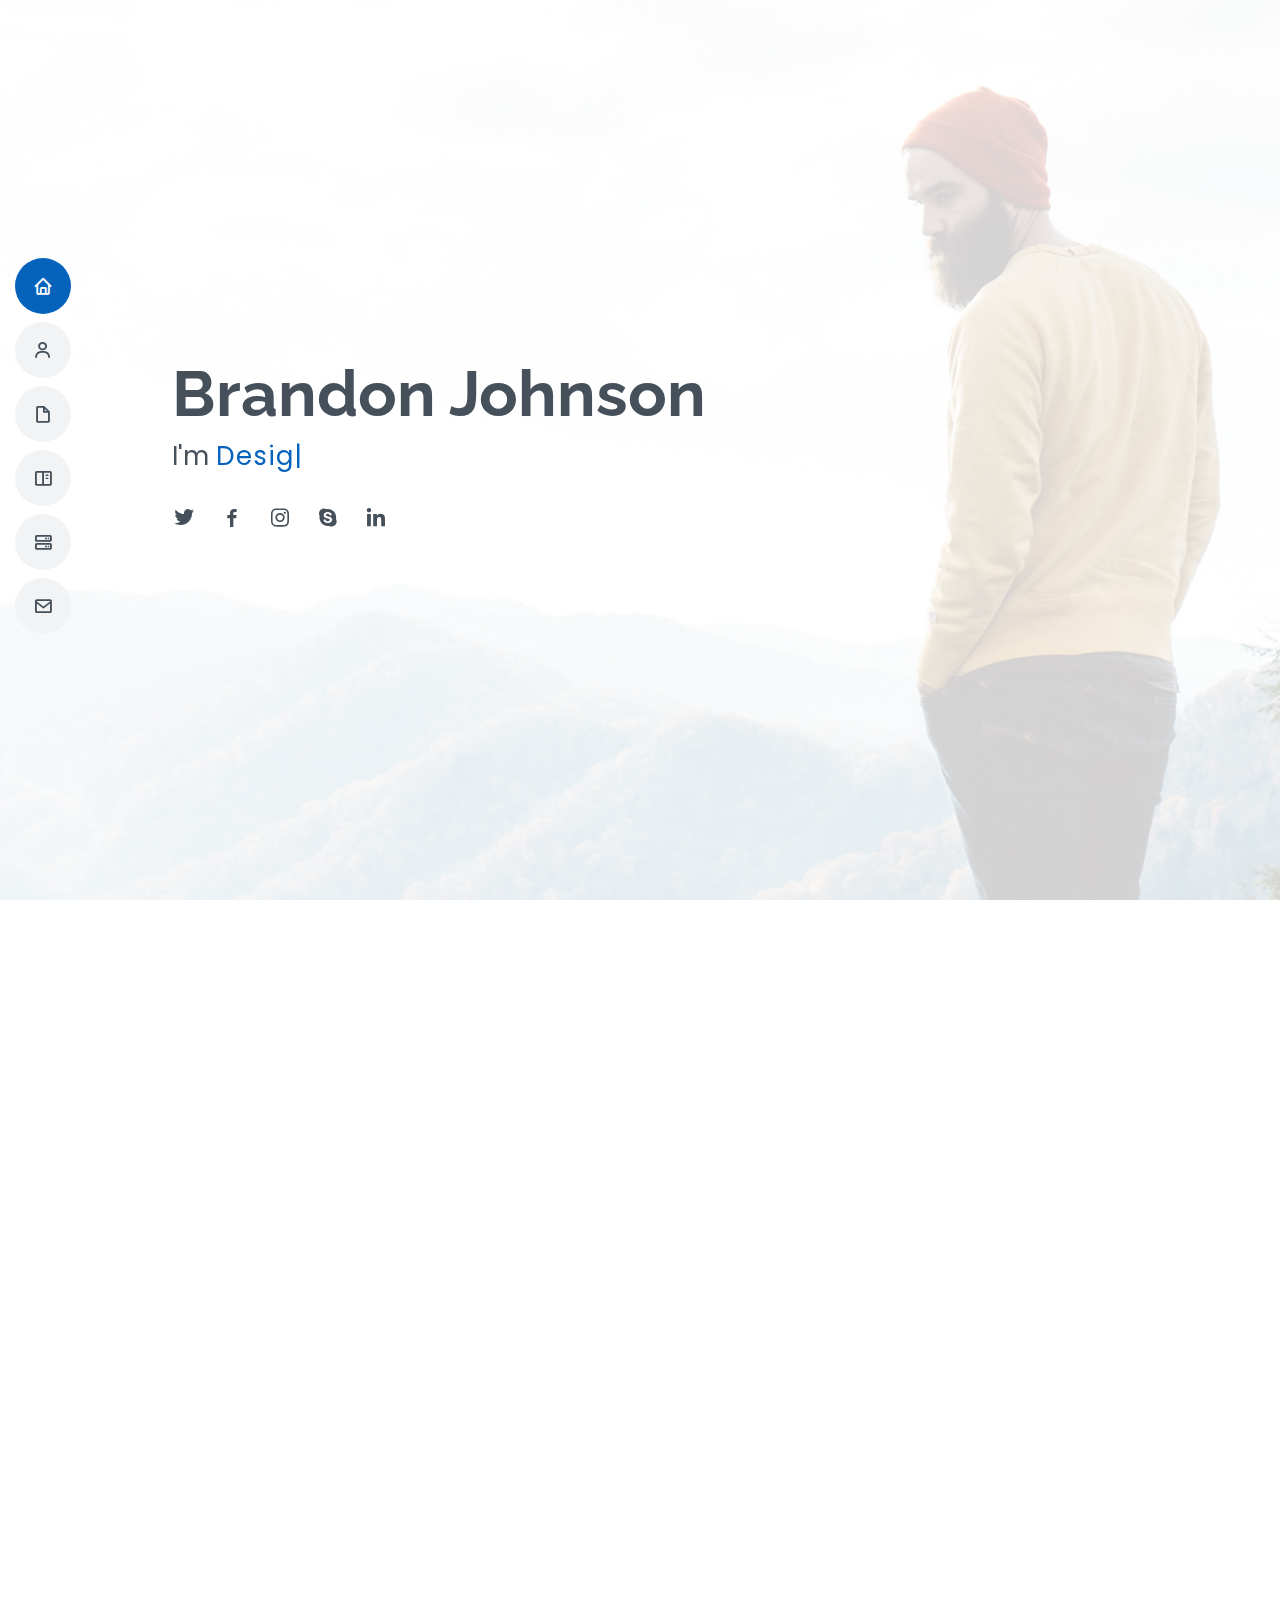
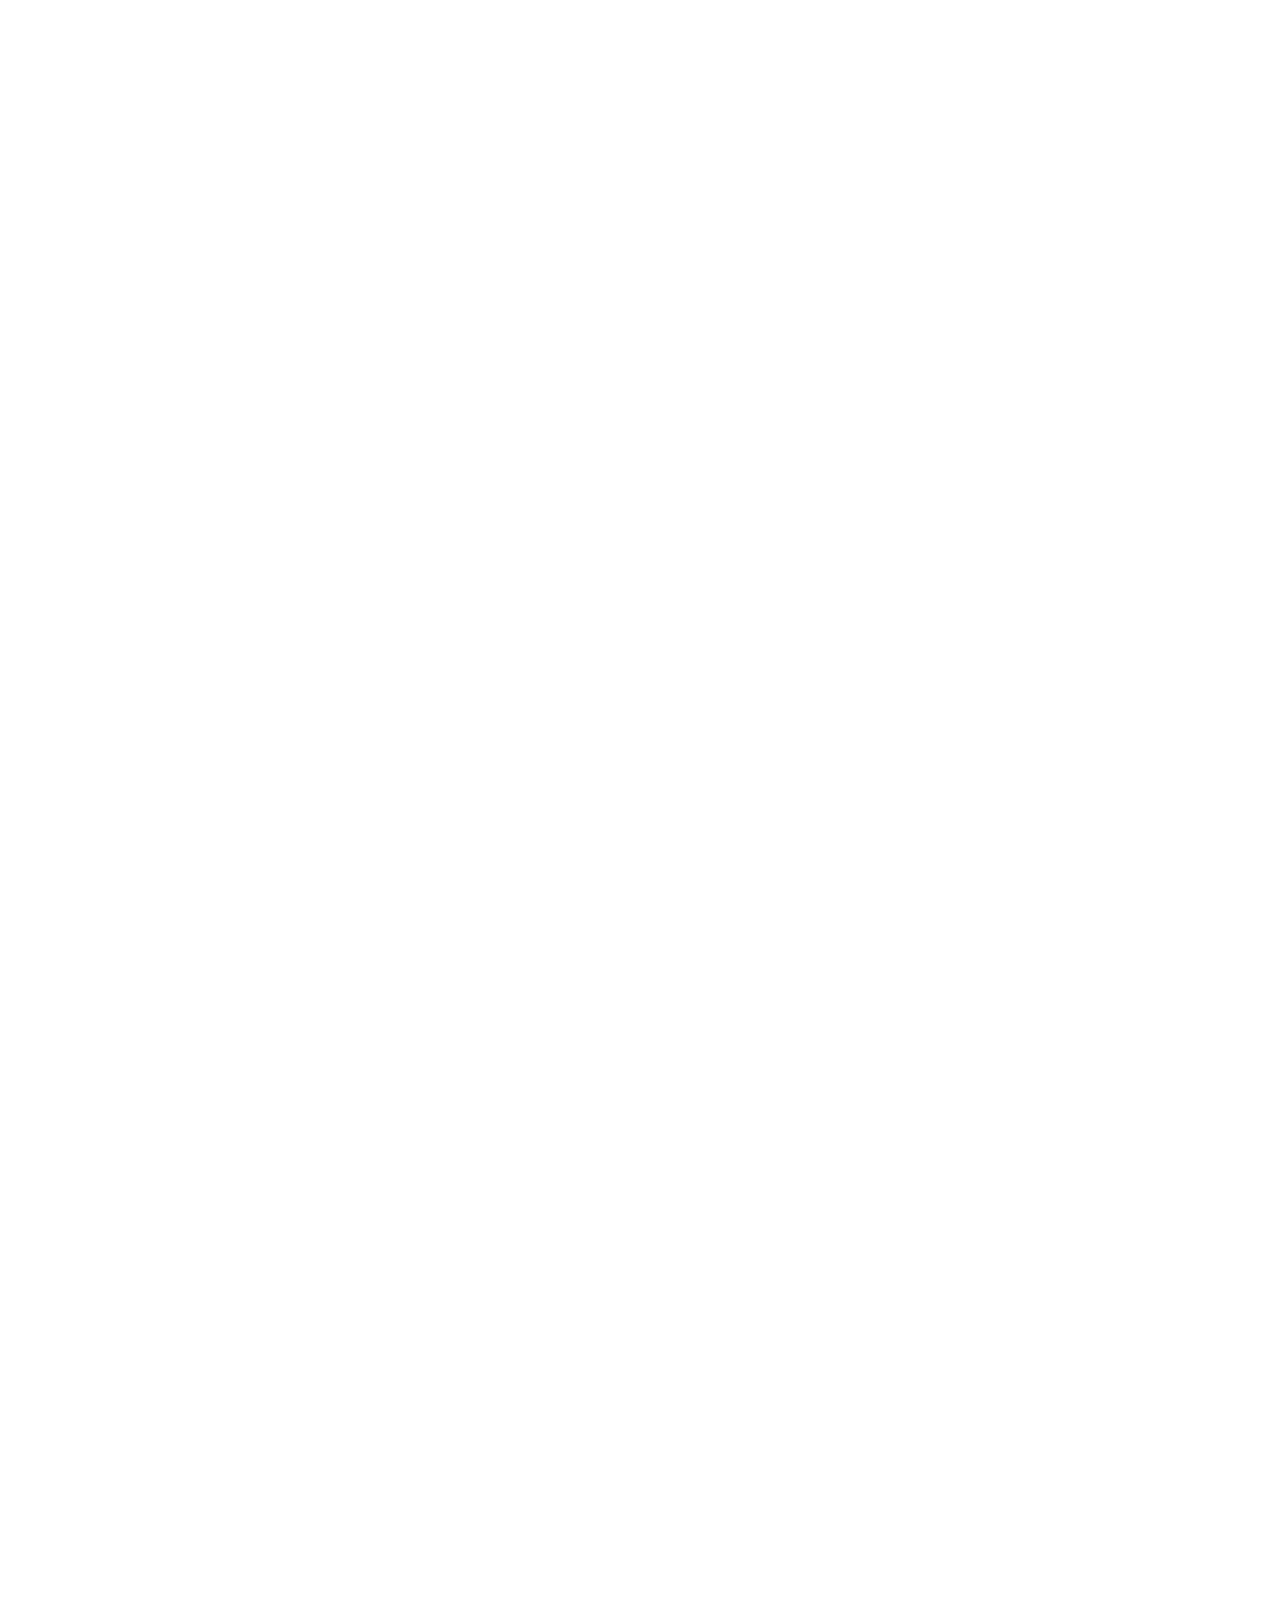
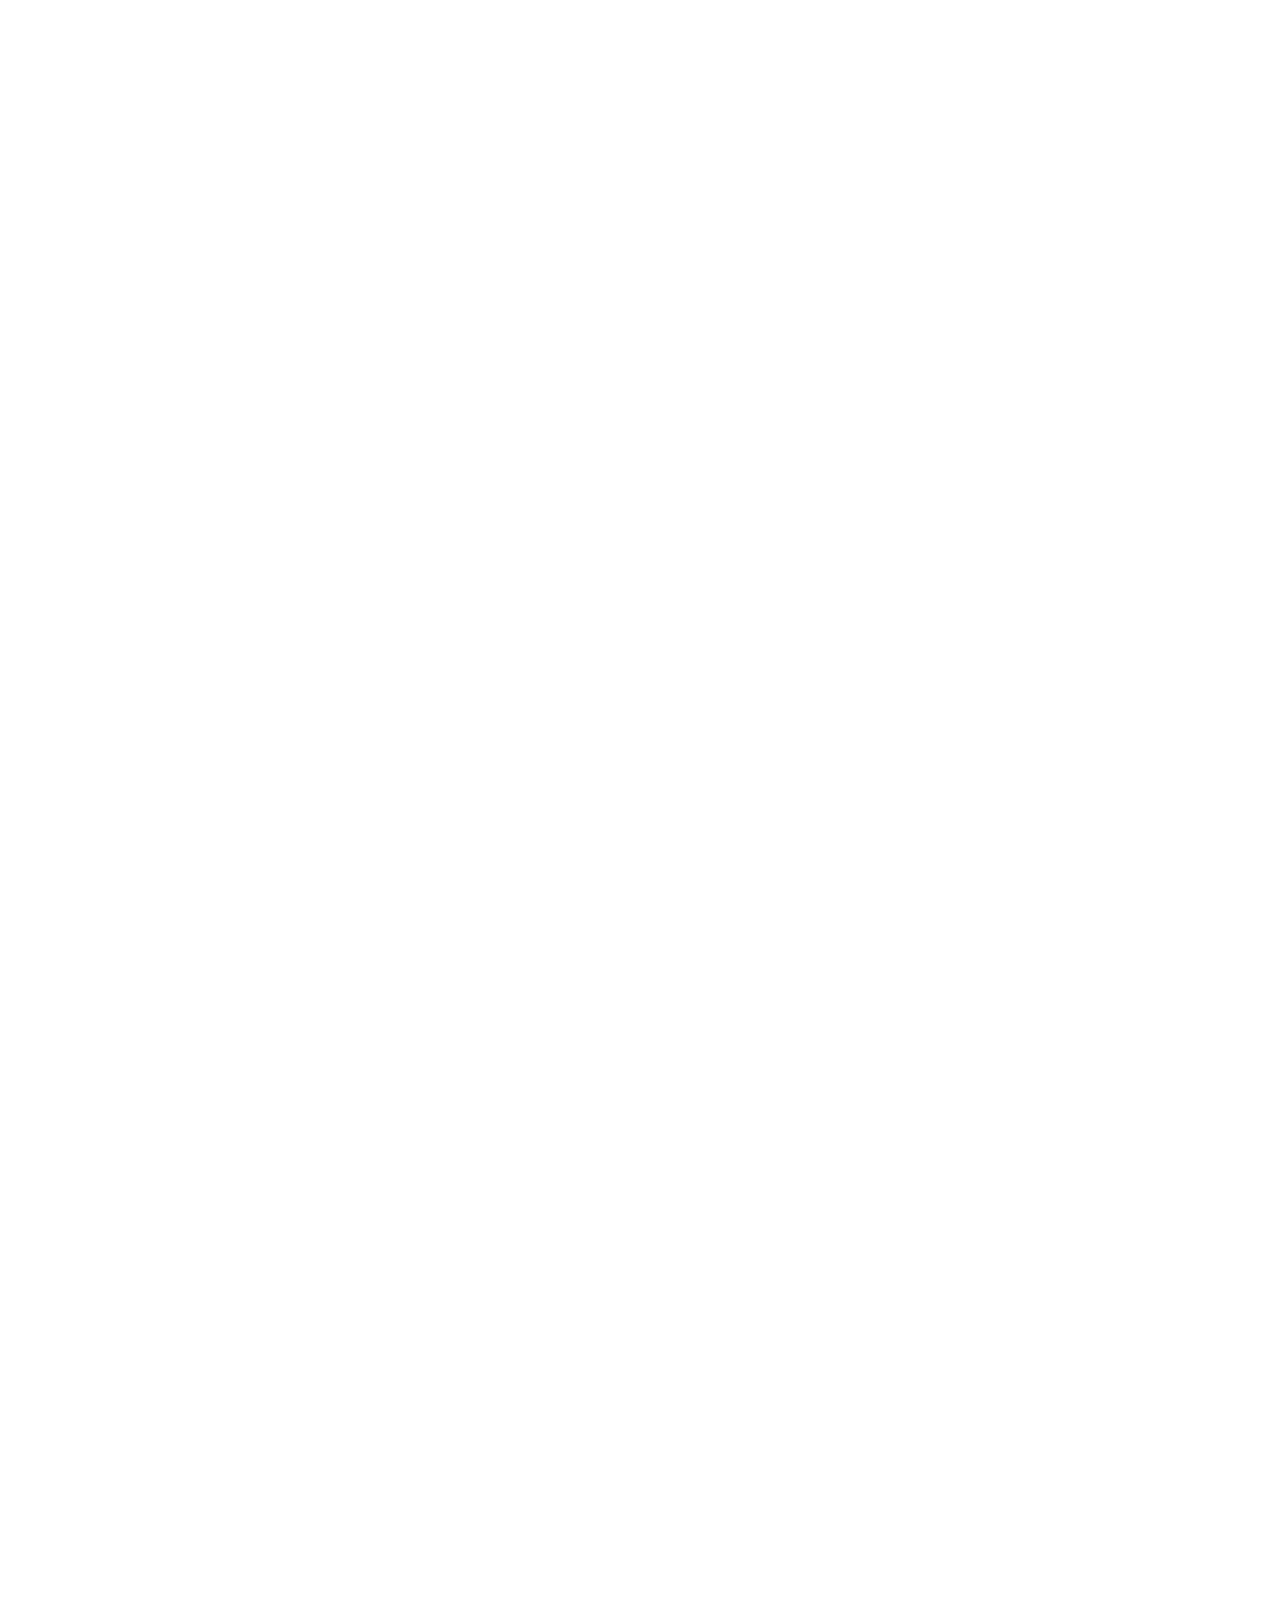
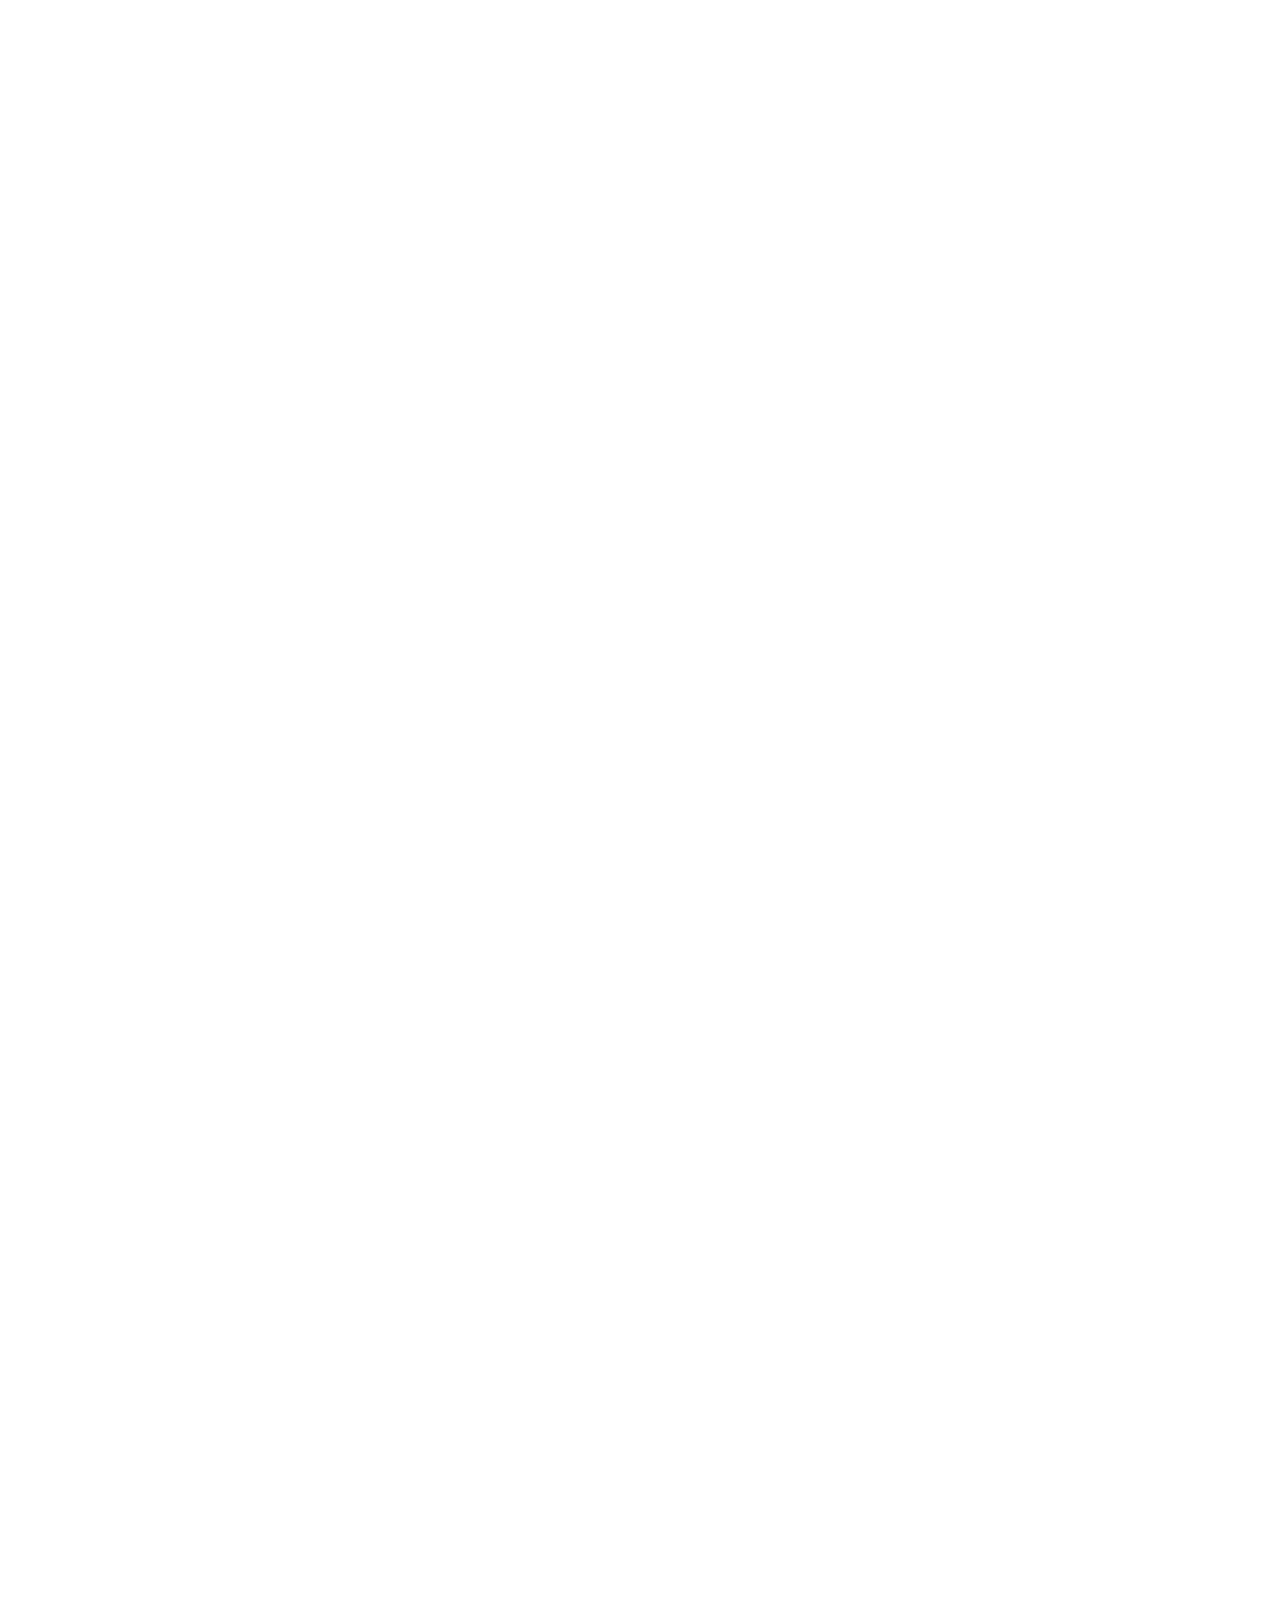
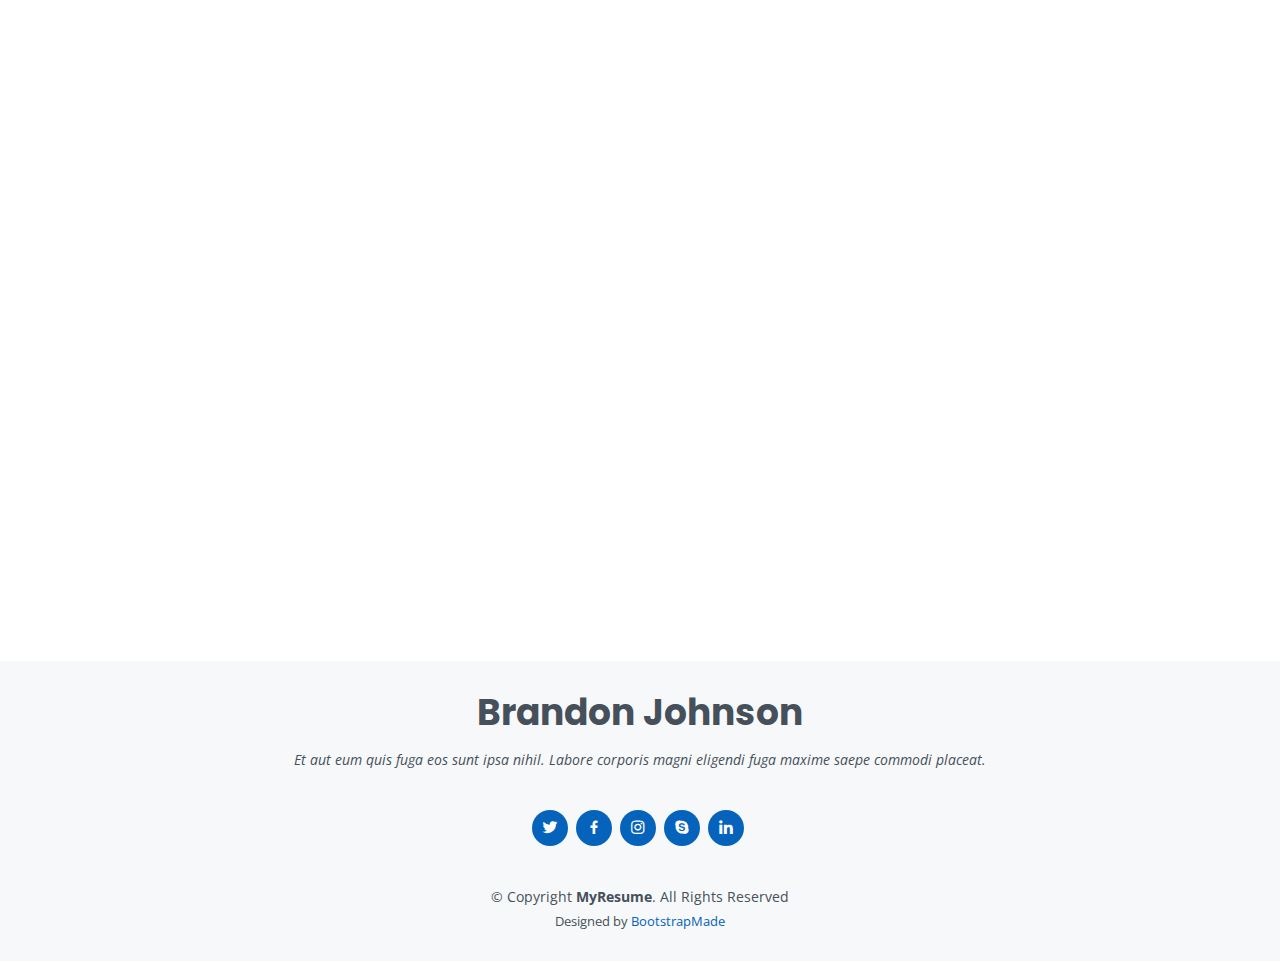
==== index.html @ 144aa607 "first commit" ====
<!DOCTYPE html>
<html lang="en">

<head>
  <meta charset="utf-8">
  <meta content="width=device-width, initial-scale=1.0" name="viewport">

  <title>MyResume Bootstrap Template - Index</title>
  <meta content="" name="description">
  <meta content="" name="keywords">

  <!-- Favicons -->
  <link href="assets/img/favicon.png" rel="icon">
  <link href="assets/img/apple-touch-icon.png" rel="apple-touch-icon">

  <!-- Google Fonts -->
  <link href="https://fonts.googleapis.com/css?family=Open+Sans:300,300i,400,400i,600,600i,700,700i|Raleway:300,300i,400,400i,500,500i,600,600i,700,700i|Poppins:300,300i,400,400i,500,500i,600,600i,700,700i" rel="stylesheet">

  <!-- Vendor CSS Files -->
  <link href="assets/vendor/aos/aos.css" rel="stylesheet">
  <link href="assets/vendor/bootstrap/css/bootstrap.min.css" rel="stylesheet">
  <link href="assets/vendor/bootstrap-icons/bootstrap-icons.css" rel="stylesheet">
  <link href="assets/vendor/boxicons/css/boxicons.min.css" rel="stylesheet">
  <link href="assets/vendor/glightbox/css/glightbox.min.css" rel="stylesheet">
  <link href="assets/vendor/swiper/swiper-bundle.min.css" rel="stylesheet">

  <!-- Template Main CSS File -->
  <link href="assets/css/style.css" rel="stylesheet">

  <!-- =======================================================
  * Template Name: MyResume
  * Updated: Jan 09 2024 with Bootstrap v5.3.2
  * Template URL: https://bootstrapmade.com/free-html-bootstrap-template-my-resume/
  * Author: BootstrapMade.com
  * License: https://bootstrapmade.com/license/
  ======================================================== -->
</head>

<body>

  <!-- ======= Mobile nav toggle button ======= -->
  <!-- <button type="button" class="mobile-nav-toggle d-xl-none"><i class="bi bi-list mobile-nav-toggle"></i></button> -->
  <i class="bi bi-list mobile-nav-toggle d-lg-none"></i>
  <!-- ======= Header ======= -->
  <header id="header" class="d-flex flex-column justify-content-center">

    <nav id="navbar" class="navbar nav-menu">
      <ul>
        <li><a href="#hero" class="nav-link scrollto active"><i class="bx bx-home"></i> <span>Home</span></a></li>
        <li><a href="#about" class="nav-link scrollto"><i class="bx bx-user"></i> <span>About</span></a></li>
        <li><a href="#resume" class="nav-link scrollto"><i class="bx bx-file-blank"></i> <span>Resume</span></a></li>
        <li><a href="#portfolio" class="nav-link scrollto"><i class="bx bx-book-content"></i> <span>Portfolio</span></a></li>
        <li><a href="#services" class="nav-link scrollto"><i class="bx bx-server"></i> <span>Services</span></a></li>
        <li><a href="#contact" class="nav-link scrollto"><i class="bx bx-envelope"></i> <span>Contact</span></a></li>
      </ul>
    </nav><!-- .nav-menu -->

  </header><!-- End Header -->

  <!-- ======= Hero Section ======= -->
  <section id="hero" class="d-flex flex-column justify-content-center">
    <div class="container" data-aos="zoom-in" data-aos-delay="100">
      <h1>Brandon Johnson</h1>
      <p>I'm <span class="typed" data-typed-items="Designer, Developer, Freelancer, Photographer"></span></p>
      <div class="social-links">
        <a href="#" class="twitter"><i class="bx bxl-twitter"></i></a>
        <a href="#" class="facebook"><i class="bx bxl-facebook"></i></a>
        <a href="#" class="instagram"><i class="bx bxl-instagram"></i></a>
        <a href="#" class="google-plus"><i class="bx bxl-skype"></i></a>
        <a href="#" class="linkedin"><i class="bx bxl-linkedin"></i></a>
      </div>
    </div>
  </section><!-- End Hero -->

  <main id="main">

    <!-- ======= About Section ======= -->
    <section id="about" class="about">
      <div class="container" data-aos="fade-up">

        <div class="section-title">
          <h2>About</h2>
          <p>Magnam dolores commodi suscipit. Necessitatibus eius consequatur ex aliquid fuga eum quidem. Sit sint consectetur velit. Quisquam quos quisquam cupiditate. Et nemo qui impedit suscipit alias ea. Quia fugiat sit in iste officiis commodi quidem hic quas.</p>
        </div>

        <div class="row">
          <div class="col-lg-4">
            <img src="assets/img/profile-img.jpg" class="img-fluid" alt="">
          </div>
          <div class="col-lg-8 pt-4 pt-lg-0 content">
            <h3>UI/UX Designer &amp; Web Developer.</h3>
            <p class="fst-italic">
              Lorem ipsum dolor sit amet, consectetur adipiscing elit, sed do eiusmod tempor incididunt ut labore et dolore
              magna aliqua.
            </p>
            <div class="row">
              <div class="col-lg-6">
                <ul>
                  <li><i class="bi bi-chevron-right"></i> <strong>Birthday:</strong> <span>1 May 1995</span></li>
                  <li><i class="bi bi-chevron-right"></i> <strong>Website:</strong> <span>www.example.com</span></li>
                  <li><i class="bi bi-chevron-right"></i> <strong>Phone:</strong> <span>+123 456 7890</span></li>
                  <li><i class="bi bi-chevron-right"></i> <strong>City:</strong> <span>New York, USA</span></li>
                </ul>
              </div>
              <div class="col-lg-6">
                <ul>
                  <li><i class="bi bi-chevron-right"></i> <strong>Age:</strong> <span>30</span></li>
                  <li><i class="bi bi-chevron-right"></i> <strong>Degree:</strong> <span>Master</span></li>
                  <li><i class="bi bi-chevron-right"></i> <strong>PhEmailone:</strong> <span>email@example.com</span></li>
                  <li><i class="bi bi-chevron-right"></i> <strong>Freelance:</strong> <span>Available</span></li>
                </ul>
              </div>
            </div>
            <p>
              Officiis eligendi itaque labore et dolorum mollitia officiis optio vero. Quisquam sunt adipisci omnis et ut. Nulla accusantium dolor incidunt officia tempore. Et eius omnis.
              Cupiditate ut dicta maxime officiis quidem quia. Sed et consectetur qui quia repellendus itaque neque. Aliquid amet quidem ut quaerat cupiditate. Ab et eum qui repellendus omnis culpa magni laudantium dolores.
            </p>
          </div>
        </div>

      </div>
    </section><!-- End About Section -->

    <!-- ======= Facts Section ======= -->
    <section id="facts" class="facts">
      <div class="container" data-aos="fade-up">

        <div class="section-title">
          <h2>Facts</h2>
          <p>Magnam dolores commodi suscipit. Necessitatibus eius consequatur ex aliquid fuga eum quidem. Sit sint consectetur velit. Quisquam quos quisquam cupiditate. Et nemo qui impedit suscipit alias ea. Quia fugiat sit in iste officiis commodi quidem hic quas.</p>
        </div>

        <div class="row">

          <div class="col-lg-3 col-md-6">
            <div class="count-box">
              <i class="bi bi-emoji-smile"></i>
              <span data-purecounter-start="0" data-purecounter-end="232" data-purecounter-duration="1" class="purecounter"></span>
              <p>Happy Clients</p>
            </div>
          </div>

          <div class="col-lg-3 col-md-6 mt-5 mt-md-0">
            <div class="count-box">
              <i class="bi bi-journal-richtext"></i>
              <span data-purecounter-start="0" data-purecounter-end="521" data-purecounter-duration="1" class="purecounter"></span>
              <p>Projects</p>
            </div>
          </div>

          <div class="col-lg-3 col-md-6 mt-5 mt-lg-0">
            <div class="count-box">
              <i class="bi bi-headset"></i>
              <span data-purecounter-start="0" data-purecounter-end="1463" data-purecounter-duration="1" class="purecounter"></span>
              <p>Hours Of Support</p>
            </div>
          </div>

          <div class="col-lg-3 col-md-6 mt-5 mt-lg-0">
            <div class="count-box">
              <i class="bi bi-award"></i>
              <span data-purecounter-start="0" data-purecounter-end="25" data-purecounter-duration="1" class="purecounter"></span>
              <p>Awards</p>
            </div>
          </div>

        </div>

      </div>
    </section><!-- End Facts Section -->

    <!-- ======= Skills Section ======= -->
    <section id="skills" class="skills section-bg">
      <div class="container" data-aos="fade-up">

        <div class="section-title">
          <h2>Skills</h2>
          <p>Magnam dolores commodi suscipit. Necessitatibus eius consequatur ex aliquid fuga eum quidem. Sit sint consectetur velit. Quisquam quos quisquam cupiditate. Et nemo qui impedit suscipit alias ea. Quia fugiat sit in iste officiis commodi quidem hic quas.</p>
        </div>

        <div class="row skills-content">

          <div class="col-lg-6">

            <div class="progress">
              <span class="skill">HTML <i class="val">100%</i></span>
              <div class="progress-bar-wrap">
                <div class="progress-bar" role="progressbar" aria-valuenow="100" aria-valuemin="0" aria-valuemax="100"></div>
              </div>
            </div>

            <div class="progress">
              <span class="skill">CSS <i class="val">90%</i></span>
              <div class="progress-bar-wrap">
                <div class="progress-bar" role="progressbar" aria-valuenow="90" aria-valuemin="0" aria-valuemax="100"></div>
              </div>
            </div>

            <div class="progress">
              <span class="skill">JavaScript <i class="val">75%</i></span>
              <div class="progress-bar-wrap">
                <div class="progress-bar" role="progressbar" aria-valuenow="75" aria-valuemin="0" aria-valuemax="100"></div>
              </div>
            </div>

          </div>

          <div class="col-lg-6">

            <div class="progress">
              <span class="skill">PHP <i class="val">80%</i></span>
              <div class="progress-bar-wrap">
                <div class="progress-bar" role="progressbar" aria-valuenow="80" aria-valuemin="0" aria-valuemax="100"></div>
              </div>
            </div>

            <div class="progress">
              <span class="skill">WordPress/CMS <i class="val">90%</i></span>
              <div class="progress-bar-wrap">
                <div class="progress-bar" role="progressbar" aria-valuenow="90" aria-valuemin="0" aria-valuemax="100"></div>
              </div>
            </div>

            <div class="progress">
              <span class="skill">Photoshop <i class="val">55%</i></span>
              <div class="progress-bar-wrap">
                <div class="progress-bar" role="progressbar" aria-valuenow="55" aria-valuemin="0" aria-valuemax="100"></div>
              </div>
            </div>

          </div>

        </div>

      </div>
    </section><!-- End Skills Section -->

    <!-- ======= Resume Section ======= -->
    <section id="resume" class="resume">
      <div class="container" data-aos="fade-up">

        <div class="section-title">
          <h2>Resume</h2>
          <p>Magnam dolores commodi suscipit. Necessitatibus eius consequatur ex aliquid fuga eum quidem. Sit sint consectetur velit. Quisquam quos quisquam cupiditate. Et nemo qui impedit suscipit alias ea. Quia fugiat sit in iste officiis commodi quidem hic quas.</p>
        </div>

        <div class="row">
          <div class="col-lg-6">
            <h3 class="resume-title">Sumary</h3>
            <div class="resume-item pb-0">
              <h4>Brandon Johnson</h4>
              <p><em>Innovative and deadline-driven Graphic Designer with 3+ years of experience designing and developing user-centered digital/print marketing material from initial concept to final, polished deliverable.</em></p>
              <ul>
                <li>Portland par 127,Orlando, FL</li>
                <li>(123) 456-7891</li>
                <li>alice.barkley@example.com</li>
              </ul>
            </div>

            <h3 class="resume-title">Education</h3>
            <div class="resume-item">
              <h4>Master of Fine Arts &amp; Graphic Design</h4>
              <h5>2015 - 2016</h5>
              <p><em>Rochester Institute of Technology, Rochester, NY</em></p>
              <p>Qui deserunt veniam. Et sed aliquam labore tempore sed quisquam iusto autem sit. Ea vero voluptatum qui ut dignissimos deleniti nerada porti sand markend</p>
            </div>
            <div class="resume-item">
              <h4>Bachelor of Fine Arts &amp; Graphic Design</h4>
              <h5>2010 - 2014</h5>
              <p><em>Rochester Institute of Technology, Rochester, NY</em></p>
              <p>Quia nobis sequi est occaecati aut. Repudiandae et iusto quae reiciendis et quis Eius vel ratione eius unde vitae rerum voluptates asperiores voluptatem Earum molestiae consequatur neque etlon sader mart dila</p>
            </div>
          </div>
          <div class="col-lg-6">
            <h3 class="resume-title">Professional Experience</h3>
            <div class="resume-item">
              <h4>Senior graphic design specialist</h4>
              <h5>2019 - Present</h5>
              <p><em>Experion, New York, NY </em></p>
              <ul>
                <li>Lead in the design, development, and implementation of the graphic, layout, and production communication materials</li>
                <li>Delegate tasks to the 7 members of the design team and provide counsel on all aspects of the project. </li>
                <li>Supervise the assessment of all graphic materials in order to ensure quality and accuracy of the design</li>
                <li>Oversee the efficient use of production project budgets ranging from $2,000 - $25,000</li>
              </ul>
            </div>
            <div class="resume-item">
              <h4>Graphic design specialist</h4>
              <h5>2017 - 2018</h5>
              <p><em>Stepping Stone Advertising, New York, NY</em></p>
              <ul>
                <li>Developed numerous marketing programs (logos, brochures,infographics, presentations, and advertisements).</li>
                <li>Managed up to 5 projects or tasks at a given time while under pressure</li>
                <li>Recommended and consulted with clients on the most appropriate graphic design</li>
                <li>Created 4+ design presentations and proposals a month for clients and account managers</li>
              </ul>
            </div>
          </div>
        </div>

      </div>
    </section><!-- End Resume Section -->

    <!-- ======= Portfolio Section ======= -->
    <section id="portfolio" class="portfolio section-bg">
      <div class="container" data-aos="fade-up">

        <div class="section-title">
          <h2>Portfolio</h2>
          <p>Magnam dolores commodi suscipit. Necessitatibus eius consequatur ex aliquid fuga eum quidem. Sit sint consectetur velit. Quisquam quos quisquam cupiditate. Et nemo qui impedit suscipit alias ea. Quia fugiat sit in iste officiis commodi quidem hic quas.</p>
        </div>

        <div class="row">
          <div class="col-lg-12 d-flex justify-content-center" data-aos="fade-up" data-aos-delay="100">
            <ul id="portfolio-flters">
              <li data-filter="*" class="filter-active">All</li>
              <li data-filter=".filter-app">App</li>
              <li data-filter=".filter-card">Card</li>
              <li data-filter=".filter-web">Web</li>
            </ul>
          </div>
        </div>

        <div class="row portfolio-container" data-aos="fade-up" data-aos-delay="200">

          <div class="col-lg-4 col-md-6 portfolio-item filter-app">
            <div class="portfolio-wrap">
              <img src="assets/img/portfolio/portfolio-1.jpg" class="img-fluid" alt="">
              <div class="portfolio-info">
                <h4>App 1</h4>
                <p>App</p>
                <div class="portfolio-links">
                  <a href="assets/img/portfolio/portfolio-1.jpg" data-gallery="portfolioGallery" class="portfolio-lightbox" title="App 1"><i class="bx bx-plus"></i></a>
                  <a href="portfolio-details.html" class="portfolio-details-lightbox" data-glightbox="type: external" title="Portfolio Details"><i class="bx bx-link"></i></a>
                </div>
              </div>
            </div>
          </div>

          <div class="col-lg-4 col-md-6 portfolio-item filter-web">
            <div class="portfolio-wrap">
              <img src="assets/img/portfolio/portfolio-2.jpg" class="img-fluid" alt="">
              <div class="portfolio-info">
                <h4>Web 3</h4>
                <p>Web</p>
                <div class="portfolio-links">
                  <a href="assets/img/portfolio/portfolio-2.jpg" data-gallery="portfolioGallery" class="portfolio-lightbox" title="Web 3"><i class="bx bx-plus"></i></a>
                  <a href="portfolio-details.html" class="portfolio-details-lightbox" data-glightbox="type: external" title="Portfolio Details"><i class="bx bx-link"></i></a>
                </div>
              </div>
            </div>
          </div>

          <div class="col-lg-4 col-md-6 portfolio-item filter-app">
            <div class="portfolio-wrap">
              <img src="assets/img/portfolio/portfolio-3.jpg" class="img-fluid" alt="">
              <div class="portfolio-info">
                <h4>App 2</h4>
                <p>App</p>
                <div class="portfolio-links">
                  <a href="assets/img/portfolio/portfolio-3.jpg" data-gallery="portfolioGallery" class="portfolio-lightbox" title="App 2"><i class="bx bx-plus"></i></a>
                  <a href="portfolio-details.html" class="portfolio-details-lightbox" data-glightbox="type: external" title="Portfolio Details"><i class="bx bx-link"></i></a>
                </div>
              </div>
            </div>
          </div>

          <div class="col-lg-4 col-md-6 portfolio-item filter-card">
            <div class="portfolio-wrap">
              <img src="assets/img/portfolio/portfolio-4.jpg" class="img-fluid" alt="">
              <div class="portfolio-info">
                <h4>Card 2</h4>
                <p>Card</p>
                <div class="portfolio-links">
                  <a href="assets/img/portfolio/portfolio-4.jpg" data-gallery="portfolioGallery" class="portfolio-lightbox" title="Card 2"><i class="bx bx-plus"></i></a>
                  <a href="portfolio-details.html" class="portfolio-details-lightbox" data-glightbox="type: external" title="Portfolio Details"><i class="bx bx-link"></i></a>
                </div>
              </div>
            </div>
          </div>

          <div class="col-lg-4 col-md-6 portfolio-item filter-web">
            <div class="portfolio-wrap">
              <img src="assets/img/portfolio/portfolio-5.jpg" class="img-fluid" alt="">
              <div class="portfolio-info">
                <h4>Web 2</h4>
                <p>Web</p>
                <div class="portfolio-links">
                  <a href="assets/img/portfolio/portfolio-5.jpg" data-gallery="portfolioGallery" class="portfolio-lightbox" title="Web 2"><i class="bx bx-plus"></i></a>
                  <a href="portfolio-details.html" class="portfolio-details-lightbox" data-glightbox="type: external" title="Portfolio Details"><i class="bx bx-link"></i></a>
                </div>
              </div>
            </div>
          </div>

          <div class="col-lg-4 col-md-6 portfolio-item filter-app">
            <div class="portfolio-wrap">
              <img src="assets/img/portfolio/portfolio-6.jpg" class="img-fluid" alt="">
              <div class="portfolio-info">
                <h4>App 3</h4>
                <p>App</p>
                <div class="portfolio-links">
                  <a href="assets/img/portfolio/portfolio-6.jpg" data-gallery="portfolioGallery" class="portfolio-lightbox" title="App 3"><i class="bx bx-plus"></i></a>
                  <a href="portfolio-details.html" class="portfolio-details-lightbox" data-glightbox="type: external" title="Portfolio Details"><i class="bx bx-link"></i></a>
                </div>
              </div>
            </div>
          </div>

          <div class="col-lg-4 col-md-6 portfolio-item filter-card">
            <div class="portfolio-wrap">
              <img src="assets/img/portfolio/portfolio-7.jpg" class="img-fluid" alt="">
              <div class="portfolio-info">
                <h4>Card 1</h4>
                <p>Card</p>
                <div class="portfolio-links">
                  <a href="assets/img/portfolio/portfolio-7.jpg" data-gallery="portfolioGallery" class="portfolio-lightbox" title="Card 1"><i class="bx bx-plus"></i></a>
                  <a href="portfolio-details.html" class="portfolio-details-lightbox" data-glightbox="type: external" title="Portfolio Details"><i class="bx bx-link"></i></a>
                </div>
              </div>
            </div>
          </div>

          <div class="col-lg-4 col-md-6 portfolio-item filter-card">
            <div class="portfolio-wrap">
              <img src="assets/img/portfolio/portfolio-8.jpg" class="img-fluid" alt="">
              <div class="portfolio-info">
                <h4>Card 3</h4>
                <p>Card</p>
                <div class="portfolio-links">
                  <a href="assets/img/portfolio/portfolio-8.jpg" data-gallery="portfolioGallery" class="portfolio-lightbox" title="Card 3"><i class="bx bx-plus"></i></a>
                  <a href="portfolio-details.html" class="portfolio-details-lightbox" data-glightbox="type: external" title="Portfolio Details"><i class="bx bx-link"></i></a>
                </div>
              </div>
            </div>
          </div>

          <div class="col-lg-4 col-md-6 portfolio-item filter-web">
            <div class="portfolio-wrap">
              <img src="assets/img/portfolio/portfolio-9.jpg" class="img-fluid" alt="">
              <div class="portfolio-info">
                <h4>Web 3</h4>
                <p>Web</p>
                <div class="portfolio-links">
                  <a href="assets/img/portfolio/portfolio-9.jpg" data-gallery="portfolioGallery" class="portfolio-lightbox" title="Web 3"><i class="bx bx-plus"></i></a>
                  <a href="portfolio-details.html" class="portfolio-details-lightbox" data-glightbox="type: external" title="Portfolio Details"><i class="bx bx-link"></i></a>
                </div>
              </div>
            </div>
          </div>

        </div>

      </div>
    </section><!-- End Portfolio Section -->

    <!-- ======= Services Section ======= -->
    <section id="services" class="services">
      <div class="container" data-aos="fade-up">

        <div class="section-title">
          <h2>Services</h2>
          <p>Magnam dolores commodi suscipit. Necessitatibus eius consequatur ex aliquid fuga eum quidem. Sit sint consectetur velit. Quisquam quos quisquam cupiditate. Et nemo qui impedit suscipit alias ea. Quia fugiat sit in iste officiis commodi quidem hic quas.</p>
        </div>

        <div class="row">

          <div class="col-lg-4 col-md-6 d-flex align-items-stretch" data-aos="zoom-in" data-aos-delay="100">
            <div class="icon-box iconbox-blue">
              <div class="icon">
                <svg width="100" height="100" viewBox="0 0 600 600" xmlns="http://www.w3.org/2000/svg">
                  <path stroke="none" stroke-width="0" fill="#f5f5f5" d="M300,521.0016835830174C376.1290562159157,517.8887921683347,466.0731472004068,529.7835943286574,510.70327084640275,468.03025145048787C554.3714126377745,407.6079735673963,508.03601936045806,328.9844924480964,491.2728898941984,256.3432110539036C474.5976632858925,184.082847569629,479.9380746630129,96.60480741107993,416.23090153303,58.64404602377083C348.86323505073057,18.502131276798302,261.93793281208167,40.57373210992963,193.5410806939664,78.93577620505333C130.42746243093433,114.334589627462,98.30271207620316,179.96522072025542,76.75703585869454,249.04625023123273C51.97151888228291,328.5150500222984,13.704378332031375,421.85034740162234,66.52175969318436,486.19268352777647C119.04800174914682,550.1803526380478,217.28368757567262,524.383925680826,300,521.0016835830174"></path>
                </svg>
                <i class="bx bxl-dribbble"></i>
              </div>
              <h4><a href="">Lorem Ipsum</a></h4>
              <p>Voluptatum deleniti atque corrupti quos dolores et quas molestias excepturi</p>
            </div>
          </div>

          <div class="col-lg-4 col-md-6 d-flex align-items-stretch mt-4 mt-md-0" data-aos="zoom-in" data-aos-delay="200">
            <div class="icon-box iconbox-orange ">
              <div class="icon">
                <svg width="100" height="100" viewBox="0 0 600 600" xmlns="http://www.w3.org/2000/svg">
                  <path stroke="none" stroke-width="0" fill="#f5f5f5" d="M300,582.0697525312426C382.5290701553225,586.8405444964366,449.9789794690241,525.3245884688669,502.5850820975895,461.55621195738473C556.606425686781,396.0723002908107,615.8543463187945,314.28637112970534,586.6730223649479,234.56875336149918C558.9533121215079,158.8439757836574,454.9685369536778,164.00468322053177,381.49747125262974,130.76875717737553C312.15926192815925,99.40240125094834,248.97055460311594,18.661163978235184,179.8680185752513,50.54337015887873C110.5421016452524,82.52863877960104,119.82277516462835,180.83849132639028,109.12597500060166,256.43424936330496C100.08760227029461,320.3096726198365,92.17705696193138,384.0621239912766,124.79988738764834,439.7174275375508C164.83382741302287,508.01625554203684,220.96474134820875,577.5009287672846,300,582.0697525312426"></path>
                </svg>
                <i class="bx bx-file"></i>
              </div>
              <h4><a href="">Sed Perspiciatis</a></h4>
              <p>Duis aute irure dolor in reprehenderit in voluptate velit esse cillum dolore</p>
            </div>
          </div>

          <div class="col-lg-4 col-md-6 d-flex align-items-stretch mt-4 mt-lg-0" data-aos="zoom-in" data-aos-delay="300">
            <div class="icon-box iconbox-pink">
              <div class="icon">
                <svg width="100" height="100" viewBox="0 0 600 600" xmlns="http://www.w3.org/2000/svg">
                  <path stroke="none" stroke-width="0" fill="#f5f5f5" d="M300,541.5067337569781C382.14930387511276,545.0595476570109,479.8736841581634,548.3450877840088,526.4010558755058,480.5488172755941C571.5218469581645,414.80211281144784,517.5187510058486,332.0715597781072,496.52539010469104,255.14436215662573C477.37192572678356,184.95920475031193,473.57363656557914,105.61284051026155,413.0603344069578,65.22779650032875C343.27470386102294,18.654635553484475,251.2091493199835,5.337323636656869,175.0934190732945,40.62881213300186C97.87086631185822,76.43348514350839,51.98124368387456,156.15599469081315,36.44837278890362,239.84606092416172C21.716077023791087,319.22268207091537,43.775223500013084,401.1760424656574,96.891909868211,461.97329694683043C147.22146801428983,519.5804099606455,223.5754009179313,538.201503339737,300,541.5067337569781"></path>
                </svg>
                <i class="bx bx-tachometer"></i>
              </div>
              <h4><a href="">Magni Dolores</a></h4>
              <p>Excepteur sint occaecat cupidatat non proident, sunt in culpa qui officia</p>
            </div>
          </div>

          <div class="col-lg-4 col-md-6 d-flex align-items-stretch mt-4" data-aos="zoom-in" data-aos-delay="100">
            <div class="icon-box iconbox-yellow">
              <div class="icon">
                <svg width="100" height="100" viewBox="0 0 600 600" xmlns="http://www.w3.org/2000/svg">
                  <path stroke="none" stroke-width="0" fill="#f5f5f5" d="M300,503.46388370962813C374.79870501325706,506.71871716319447,464.8034551963731,527.1746412648533,510.4981551193396,467.86667711651364C555.9287308511215,408.9015244558933,512.6030010748507,327.5744911775523,490.211057578863,256.5855673507754C471.097692560561,195.9906835881958,447.69079081568157,138.11976852964426,395.19560036434837,102.3242989838813C329.3053358748298,57.3949838291264,248.02791733380457,8.279543830951368,175.87071277845988,42.242879143198664C103.41431057327972,76.34704239035025,93.79494320519305,170.9812938413882,81.28167332365135,250.07896920659033C70.17666984294237,320.27484674793965,64.84698225790005,396.69656628748305,111.28512138212992,450.4950937839243C156.20124167950087,502.5303643271138,231.32542653798444,500.4755392045468,300,503.46388370962813"></path>
                </svg>
                <i class="bx bx-layer"></i>
              </div>
              <h4><a href="">Nemo Enim</a></h4>
              <p>At vero eos et accusamus et iusto odio dignissimos ducimus qui blanditiis</p>
            </div>
          </div>

          <div class="col-lg-4 col-md-6 d-flex align-items-stretch mt-4" data-aos="zoom-in" data-aos-delay="200">
            <div class="icon-box iconbox-red">
              <div class="icon">
                <svg width="100" height="100" viewBox="0 0 600 600" xmlns="http://www.w3.org/2000/svg">
                  <path stroke="none" stroke-width="0" fill="#f5f5f5" d="M300,532.3542879108572C369.38199826031484,532.3153073249985,429.10787420159085,491.63046689027357,474.5244479745417,439.17860296908856C522.8885846962883,383.3225815378663,569.1668002868075,314.3205725914397,550.7432151929288,242.7694973846089C532.6665558377875,172.5657663291529,456.2379748765914,142.6223662098291,390.3689995646985,112.34683881706744C326.66090330228417,83.06452184765237,258.84405631176094,53.51806209861945,193.32584062364296,78.48882559362697C121.61183558270385,105.82097193414197,62.805066853699245,167.19869350419734,48.57481801355237,242.6138429142374C34.843463184063346,315.3850353017275,76.69343916112496,383.4422959591041,125.22947124332185,439.3748458443577C170.7312796277747,491.8107796887764,230.57421082200815,532.3932930995766,300,532.3542879108572"></path>
                </svg>
                <i class="bx bx-slideshow"></i>
              </div>
              <h4><a href="">Dele Cardo</a></h4>
              <p>Quis consequatur saepe eligendi voluptatem consequatur dolor consequuntur</p>
            </div>
          </div>

          <div class="col-lg-4 col-md-6 d-flex align-items-stretch mt-4" data-aos="zoom-in" data-aos-delay="300">
            <div class="icon-box iconbox-teal">
              <div class="icon">
                <svg width="100" height="100" viewBox="0 0 600 600" xmlns="http://www.w3.org/2000/svg">
                  <path stroke="none" stroke-width="0" fill="#f5f5f5" d="M300,566.797414625762C385.7384707136149,576.1784315230908,478.7894351017131,552.8928747891023,531.9192734346935,484.94944893311C584.6109503024035,417.5663521118492,582.489472248146,322.67544863468447,553.9536738515405,242.03673114598146C529.1557734026468,171.96086150256528,465.24506316201064,127.66468636344209,395.9583748389544,100.7403814666027C334.2173773831606,76.7482773500951,269.4350130405921,84.62216499799875,207.1952322260088,107.2889140133804C132.92018162631612,134.33871894543012,41.79353780512637,160.00259165414826,22.644507872594943,236.69541883565114C3.319112789854554,314.0945973066697,72.72355303640163,379.243833228382,124.04198916343866,440.3218312028393C172.9286146004772,498.5055451809895,224.45579914871206,558.5317968840102,300,566.797414625762"></path>
                </svg>
                <i class="bx bx-arch"></i>
              </div>
              <h4><a href="">Divera Don</a></h4>
              <p>Modi nostrum vel laborum. Porro fugit error sit minus sapiente sit aspernatur</p>
            </div>
          </div>

        </div>

      </div>
    </section><!-- End Services Section -->

    <!-- ======= Testimonials Section ======= -->
    <section id="testimonials" class="testimonials section-bg">
      <div class="container" data-aos="fade-up">

        <div class="section-title">
          <h2>Testimonials</h2>
        </div>

        <div class="testimonials-slider swiper" data-aos="fade-up" data-aos-delay="100">
          <div class="swiper-wrapper">

            <div class="swiper-slide">
              <div class="testimonial-item">
                <img src="assets/img/testimonials/testimonials-1.jpg" class="testimonial-img" alt="">
                <h3>Saul Goodman</h3>
                <h4>Ceo &amp; Founder</h4>
                <p>
                  <i class="bx bxs-quote-alt-left quote-icon-left"></i>
                  Proin iaculis purus consequat sem cure digni ssim donec porttitora entum suscipit rhoncus. Accusantium quam, ultricies eget id, aliquam eget nibh et. Maecen aliquam, risus at semper.
                  <i class="bx bxs-quote-alt-right quote-icon-right"></i>
                </p>
              </div>
            </div><!-- End testimonial item -->

            <div class="swiper-slide">
              <div class="testimonial-item">
                <img src="assets/img/testimonials/testimonials-2.jpg" class="testimonial-img" alt="">
                <h3>Sara Wilsson</h3>
                <h4>Designer</h4>
                <p>
                  <i class="bx bxs-quote-alt-left quote-icon-left"></i>
                  Export tempor illum tamen malis malis eram quae irure esse labore quem cillum quid cillum eram malis quorum velit fore eram velit sunt aliqua noster fugiat irure amet legam anim culpa.
                  <i class="bx bxs-quote-alt-right quote-icon-right"></i>
                </p>
              </div>
            </div><!-- End testimonial item -->

            <div class="swiper-slide">
              <div class="testimonial-item">
                <img src="assets/img/testimonials/testimonials-3.jpg" class="testimonial-img" alt="">
                <h3>Jena Karlis</h3>
                <h4>Store Owner</h4>
                <p>
                  <i class="bx bxs-quote-alt-left quote-icon-left"></i>
                  Enim nisi quem export duis labore cillum quae magna enim sint quorum nulla quem veniam duis minim tempor labore quem eram duis noster aute amet eram fore quis sint minim.
                  <i class="bx bxs-quote-alt-right quote-icon-right"></i>
                </p>
              </div>
            </div><!-- End testimonial item -->

            <div class="swiper-slide">
              <div class="testimonial-item">
                <img src="assets/img/testimonials/testimonials-4.jpg" class="testimonial-img" alt="">
                <h3>Matt Brandon</h3>
                <h4>Freelancer</h4>
                <p>
                  <i class="bx bxs-quote-alt-left quote-icon-left"></i>
                  Fugiat enim eram quae cillum dolore dolor amet nulla culpa multos export minim fugiat minim velit minim dolor enim duis veniam ipsum anim magna sunt elit fore quem dolore labore illum veniam.
                  <i class="bx bxs-quote-alt-right quote-icon-right"></i>
                </p>
              </div>
            </div><!-- End testimonial item -->

            <div class="swiper-slide">
              <div class="testimonial-item">
                <img src="assets/img/testimonials/testimonials-5.jpg" class="testimonial-img" alt="">
                <h3>John Larson</h3>
                <h4>Entrepreneur</h4>
                <p>
                  <i class="bx bxs-quote-alt-left quote-icon-left"></i>
                  Quis quorum aliqua sint quem legam fore sunt eram irure aliqua veniam tempor noster veniam enim culpa labore duis sunt culpa nulla illum cillum fugiat legam esse veniam culpa fore nisi cillum quid.
                  <i class="bx bxs-quote-alt-right quote-icon-right"></i>
                </p>
              </div>
            </div><!-- End testimonial item -->

          </div>
          <div class="swiper-pagination"></div>
        </div>

      </div>
    </section><!-- End Testimonials Section -->

    <!-- ======= Contact Section ======= -->
    <section id="contact" class="contact">
      <div class="container" data-aos="fade-up">

        <div class="section-title">
          <h2>Contact</h2>
        </div>

        <div class="row mt-1">

          <div class="col-lg-4">
            <div class="info">
              <div class="address">
                <i class="bi bi-geo-alt"></i>
                <h4>Location:</h4>
                <p>A108 Adam Street, New York, NY 535022</p>
              </div>

              <div class="email">
                <i class="bi bi-envelope"></i>
                <h4>Email:</h4>
                <p>info@example.com</p>
              </div>

              <div class="phone">
                <i class="bi bi-phone"></i>
                <h4>Call:</h4>
                <p>+1 5589 55488 55s</p>
              </div>

            </div>

          </div>

          <div class="col-lg-8 mt-5 mt-lg-0">

            <form action="forms/contact.php" method="post" role="form" class="php-email-form">
              <div class="row">
                <div class="col-md-6 form-group">
                  <input type="text" name="name" class="form-control" id="name" placeholder="Your Name" required>
                </div>
                <div class="col-md-6 form-group mt-3 mt-md-0">
                  <input type="email" class="form-control" name="email" id="email" placeholder="Your Email" required>
                </div>
              </div>
              <div class="form-group mt-3">
                <input type="text" class="form-control" name="subject" id="subject" placeholder="Subject" required>
              </div>
              <div class="form-group mt-3">
                <textarea class="form-control" name="message" rows="5" placeholder="Message" required></textarea>
              </div>
              <div class="my-3">
                <div class="loading">Loading</div>
                <div class="error-message"></div>
                <div class="sent-message">Your message has been sent. Thank you!</div>
              </div>
              <div class="text-center"><button type="submit">Send Message</button></div>
            </form>

          </div>

        </div>

      </div>
    </section><!-- End Contact Section -->

  </main><!-- End #main -->

  <!-- ======= Footer ======= -->
  <footer id="footer">
    <div class="container">
      <h3>Brandon Johnson</h3>
      <p>Et aut eum quis fuga eos sunt ipsa nihil. Labore corporis magni eligendi fuga maxime saepe commodi placeat.</p>
      <div class="social-links">
        <a href="#" class="twitter"><i class="bx bxl-twitter"></i></a>
        <a href="#" class="facebook"><i class="bx bxl-facebook"></i></a>
        <a href="#" class="instagram"><i class="bx bxl-instagram"></i></a>
        <a href="#" class="google-plus"><i class="bx bxl-skype"></i></a>
        <a href="#" class="linkedin"><i class="bx bxl-linkedin"></i></a>
      </div>
      <div class="copyright">
        &copy; Copyright <strong><span>MyResume</span></strong>. All Rights Reserved
      </div>
      <div class="credits">
        <!-- All the links in the footer should remain intact. -->
        <!-- You can delete the links only if you purchased the pro version. -->
        <!-- Licensing information: [license-url] -->
        <!-- Purchase the pro version with working PHP/AJAX contact form: https://bootstrapmade.com/free-html-bootstrap-template-my-resume/ -->
        Designed by <a href="https://bootstrapmade.com/">BootstrapMade</a>
      </div>
    </div>
  </footer><!-- End Footer -->

  <div id="preloader"></div>
  <a href="#" class="back-to-top d-flex align-items-center justify-content-center"><i class="bi bi-arrow-up-short"></i></a>

  <!-- Vendor JS Files -->
  <script src="assets/vendor/purecounter/purecounter_vanilla.js"></script>
  <script src="assets/vendor/aos/aos.js"></script>
  <script src="assets/vendor/bootstrap/js/bootstrap.bundle.min.js"></script>
  <script src="assets/vendor/glightbox/js/glightbox.min.js"></script>
  <script src="assets/vendor/isotope-layout/isotope.pkgd.min.js"></script>
  <script src="assets/vendor/swiper/swiper-bundle.min.js"></script>
  <script src="assets/vendor/typed.js/typed.umd.js"></script>
  <script src="assets/vendor/waypoints/noframework.waypoints.js"></script>
  <script src="assets/vendor/php-email-form/validate.js"></script>

  <!-- Template Main JS File -->
  <script src="assets/js/main.js"></script>

</body>

</html>
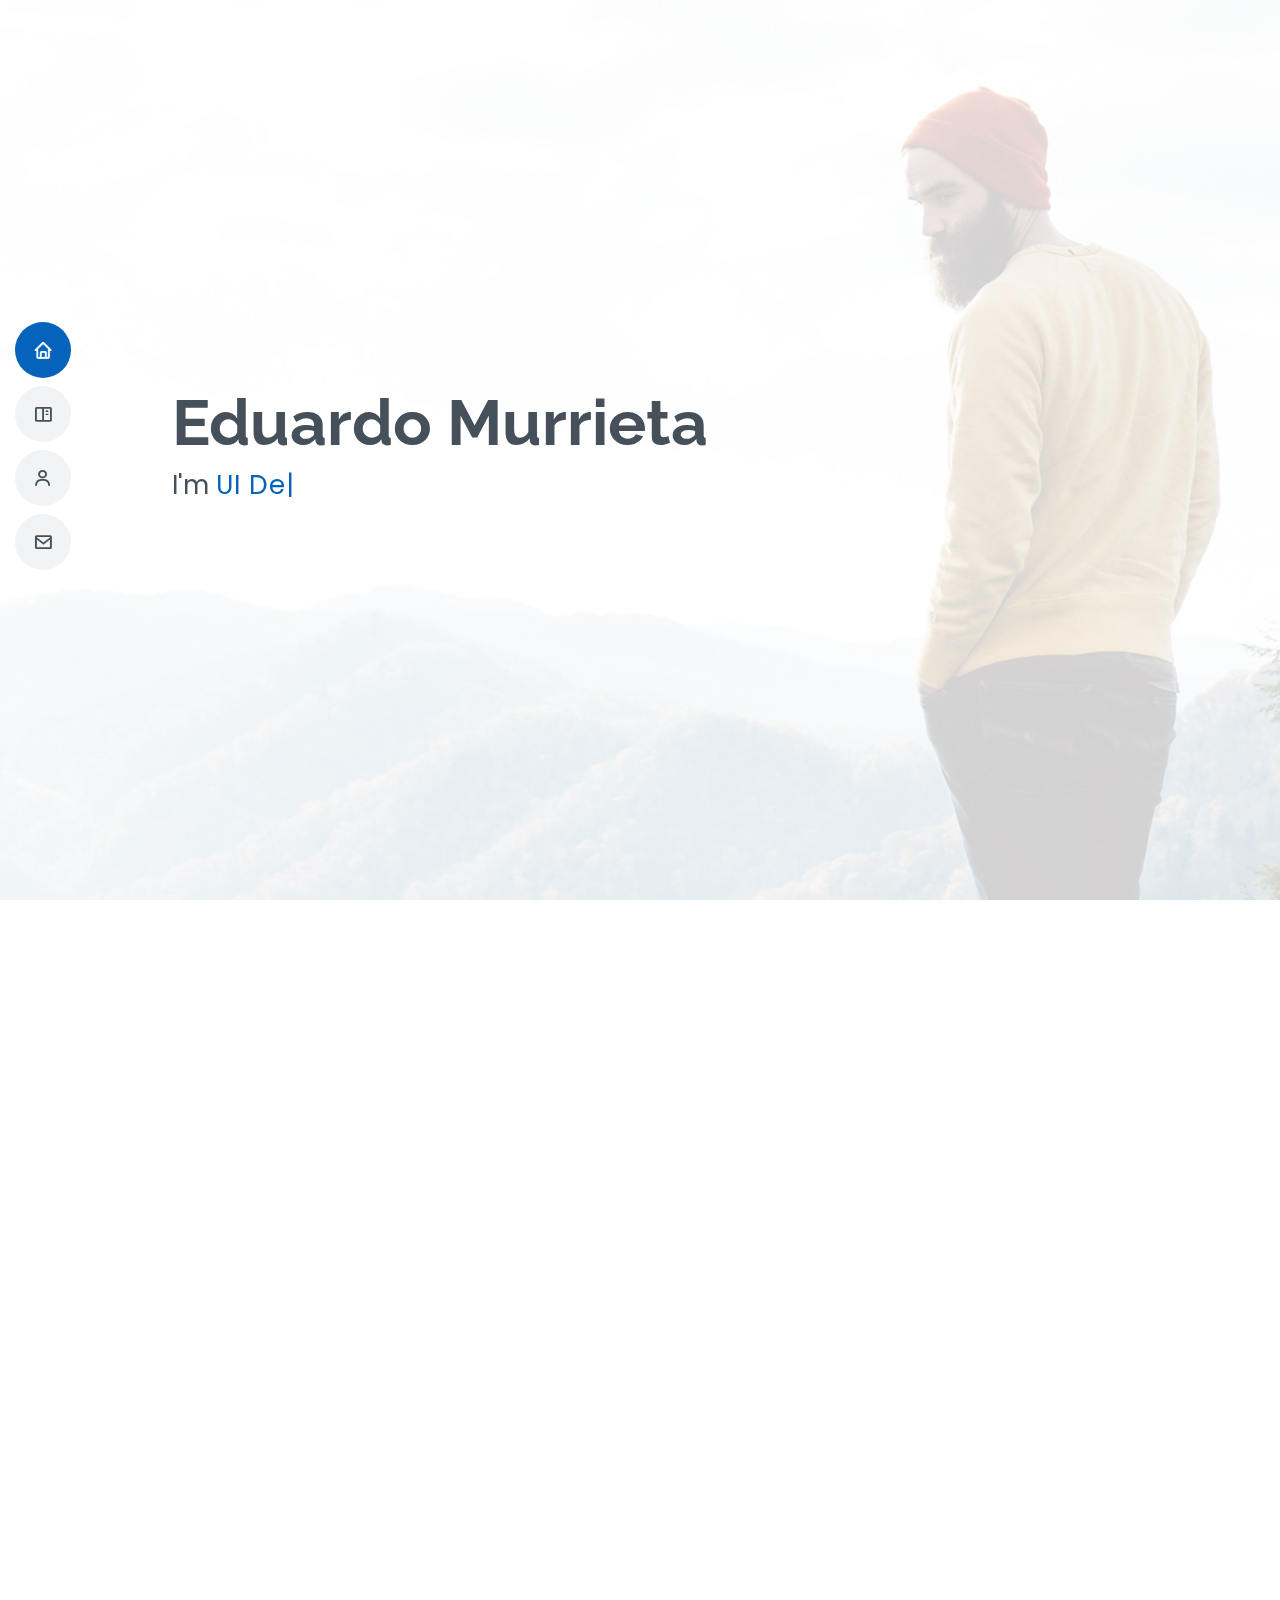
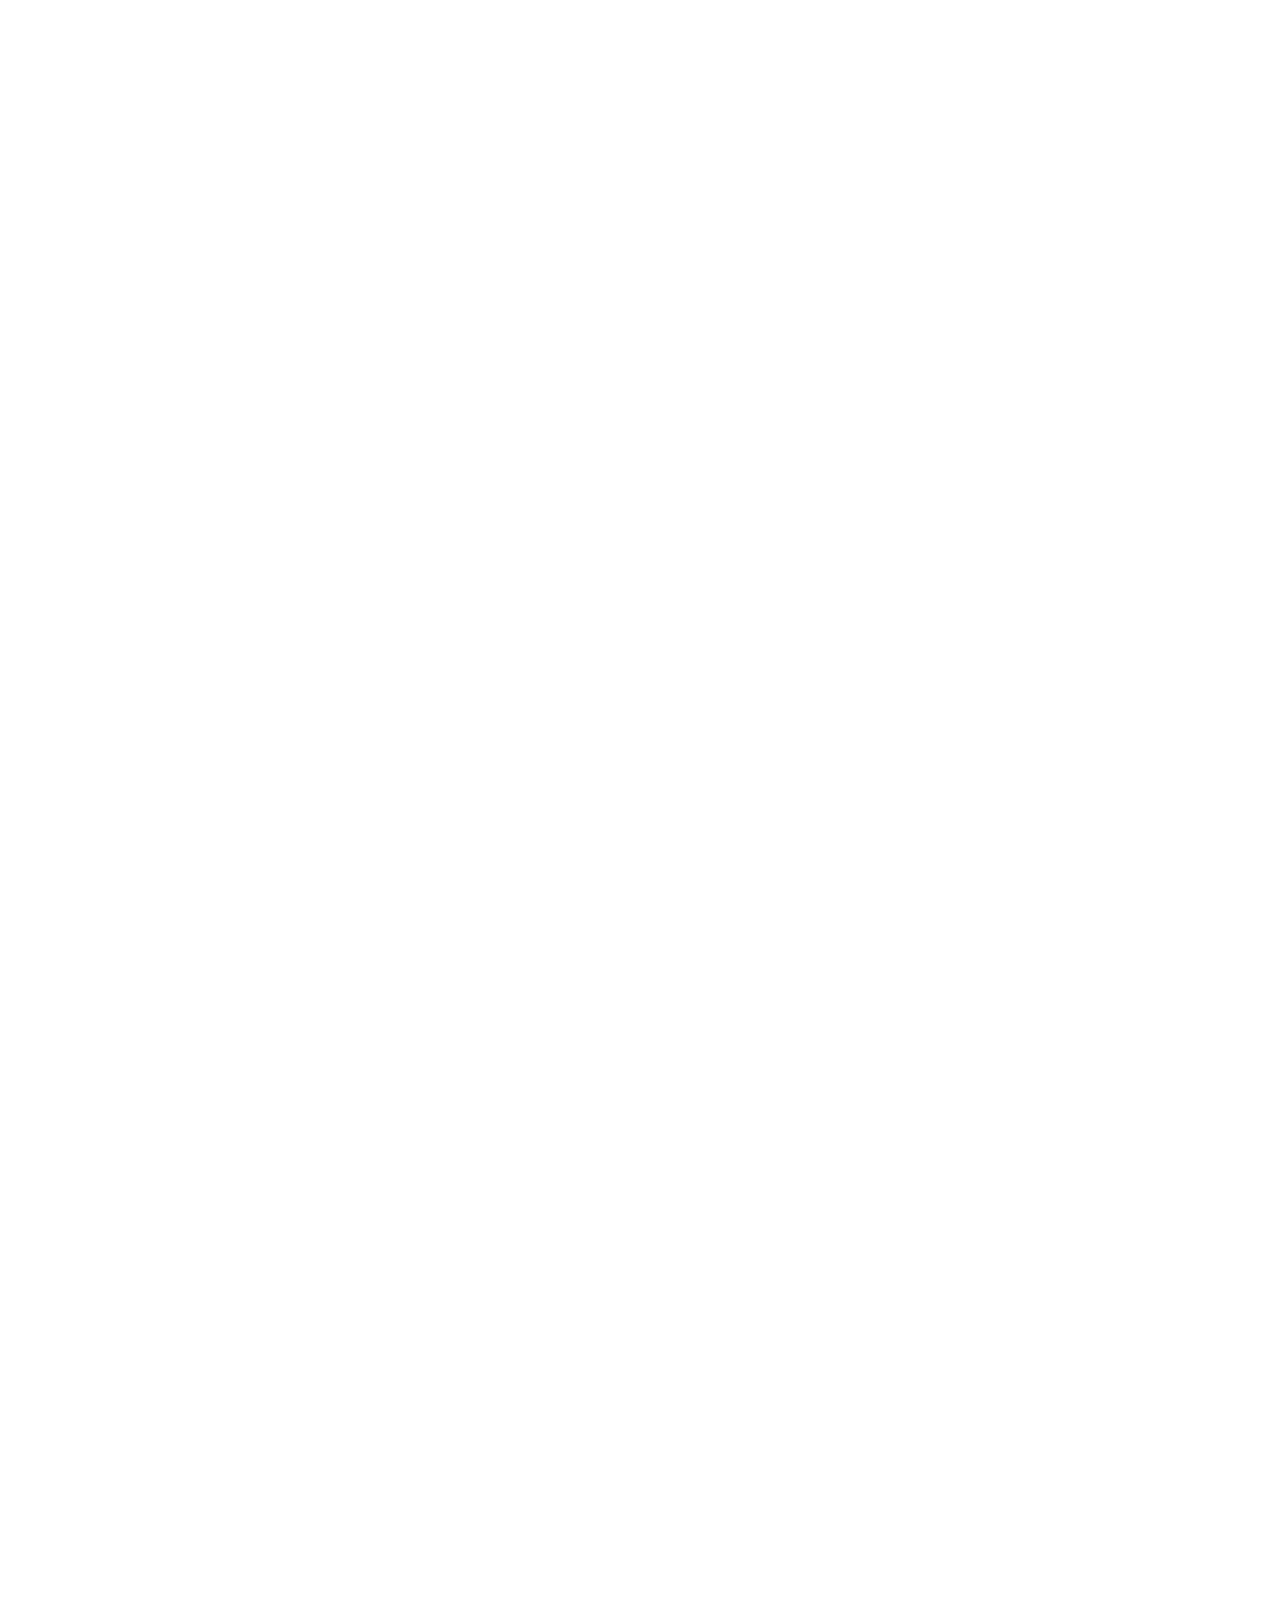
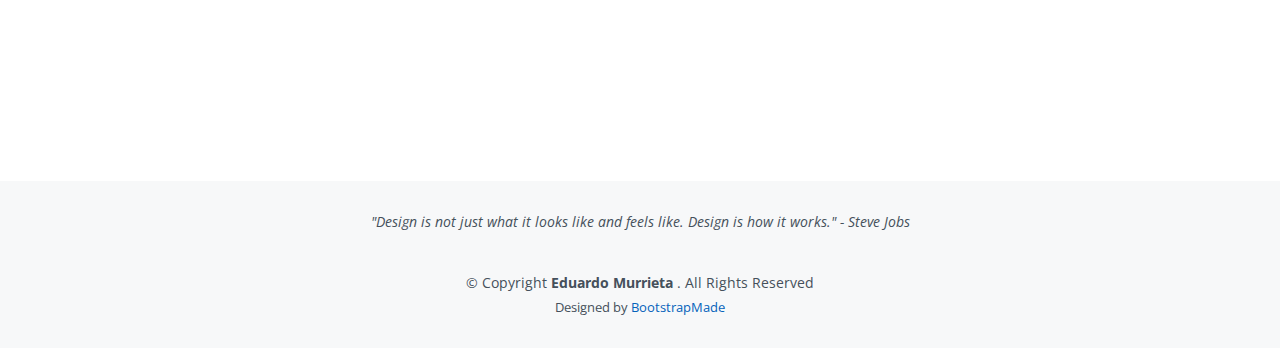
==== commit a1a206bd: "Update index.html" ====
--- a/index.html
+++ b/index.html
@@ -5,13 +5,13 @@
   <meta charset="utf-8">
   <meta content="width=device-width, initial-scale=1.0" name="viewport">
 
-  <title>MyResume Bootstrap Template - Index</title>
+  <title>Eduardo Murrieta Design</title>
   <meta content="" name="description">
   <meta content="" name="keywords">
 
-  <!-- Favicons -->
+  <!-- Favicons 
   <link href="assets/img/favicon.png" rel="icon">
-  <link href="assets/img/apple-touch-icon.png" rel="apple-touch-icon">
+  <link href="assets/img/apple-touch-icon.png" rel="apple-touch-icon">-->
 
   <!-- Google Fonts -->
   <link href="https://fonts.googleapis.com/css?family=Open+Sans:300,300i,400,400i,600,600i,700,700i|Raleway:300,300i,400,400i,500,500i,600,600i,700,700i|Poppins:300,300i,400,400i,500,500i,600,600i,700,700i" rel="stylesheet">
@@ -27,13 +27,6 @@
   <!-- Template Main CSS File -->
   <link href="assets/css/style.css" rel="stylesheet">
 
-  <!-- =======================================================
-  * Template Name: MyResume
-  * Updated: Jan 09 2024 with Bootstrap v5.3.2
-  * Template URL: https://bootstrapmade.com/free-html-bootstrap-template-my-resume/
-  * Author: BootstrapMade.com
-  * License: https://bootstrapmade.com/license/
-  ======================================================== -->
 </head>
 
 <body>
@@ -47,10 +40,9 @@
     <nav id="navbar" class="navbar nav-menu">
       <ul>
         <li><a href="#hero" class="nav-link scrollto active"><i class="bx bx-home"></i> <span>Home</span></a></li>
+        <li><a href="#portfolio" class="nav-link scrollto"><i class="bx bx-book-content"></i> <span>Portfolio</span></a></li>
+        <!--<li><a href="#resume" class="nav-link scrollto"><i class="bx bx-file-blank"></i> <span>Resume</span></a></li>-->
         <li><a href="#about" class="nav-link scrollto"><i class="bx bx-user"></i> <span>About</span></a></li>
-        <li><a href="#resume" class="nav-link scrollto"><i class="bx bx-file-blank"></i> <span>Resume</span></a></li>
-        <li><a href="#portfolio" class="nav-link scrollto"><i class="bx bx-book-content"></i> <span>Portfolio</span></a></li>
-        <li><a href="#services" class="nav-link scrollto"><i class="bx bx-server"></i> <span>Services</span></a></li>
         <li><a href="#contact" class="nav-link scrollto"><i class="bx bx-envelope"></i> <span>Contact</span></a></li>
       </ul>
     </nav><!-- .nav-menu -->
@@ -60,182 +52,22 @@
   <!-- ======= Hero Section ======= -->
   <section id="hero" class="d-flex flex-column justify-content-center">
     <div class="container" data-aos="zoom-in" data-aos-delay="100">
-      <h1>Brandon Johnson</h1>
-      <p>I'm <span class="typed" data-typed-items="Designer, Developer, Freelancer, Photographer"></span></p>
-      <div class="social-links">
+      <h1>Eduardo Murrieta</h1>
+      <p>I'm <span class="typed" data-typed-items="UI Designer, UX Designer, 3D Designer, "></span></p>
+      <!--<div class="social-links">
         <a href="#" class="twitter"><i class="bx bxl-twitter"></i></a>
         <a href="#" class="facebook"><i class="bx bxl-facebook"></i></a>
         <a href="#" class="instagram"><i class="bx bxl-instagram"></i></a>
         <a href="#" class="google-plus"><i class="bx bxl-skype"></i></a>
         <a href="#" class="linkedin"><i class="bx bxl-linkedin"></i></a>
-      </div>
+      </div>-->
     </div>
   </section><!-- End Hero -->
 
   <main id="main">
 
-    <!-- ======= About Section ======= -->
-    <section id="about" class="about">
-      <div class="container" data-aos="fade-up">
-
-        <div class="section-title">
-          <h2>About</h2>
-          <p>Magnam dolores commodi suscipit. Necessitatibus eius consequatur ex aliquid fuga eum quidem. Sit sint consectetur velit. Quisquam quos quisquam cupiditate. Et nemo qui impedit suscipit alias ea. Quia fugiat sit in iste officiis commodi quidem hic quas.</p>
-        </div>
-
-        <div class="row">
-          <div class="col-lg-4">
-            <img src="assets/img/profile-img.jpg" class="img-fluid" alt="">
-          </div>
-          <div class="col-lg-8 pt-4 pt-lg-0 content">
-            <h3>UI/UX Designer &amp; Web Developer.</h3>
-            <p class="fst-italic">
-              Lorem ipsum dolor sit amet, consectetur adipiscing elit, sed do eiusmod tempor incididunt ut labore et dolore
-              magna aliqua.
-            </p>
-            <div class="row">
-              <div class="col-lg-6">
-                <ul>
-                  <li><i class="bi bi-chevron-right"></i> <strong>Birthday:</strong> <span>1 May 1995</span></li>
-                  <li><i class="bi bi-chevron-right"></i> <strong>Website:</strong> <span>www.example.com</span></li>
-                  <li><i class="bi bi-chevron-right"></i> <strong>Phone:</strong> <span>+123 456 7890</span></li>
-                  <li><i class="bi bi-chevron-right"></i> <strong>City:</strong> <span>New York, USA</span></li>
-                </ul>
-              </div>
-              <div class="col-lg-6">
-                <ul>
-                  <li><i class="bi bi-chevron-right"></i> <strong>Age:</strong> <span>30</span></li>
-                  <li><i class="bi bi-chevron-right"></i> <strong>Degree:</strong> <span>Master</span></li>
-                  <li><i class="bi bi-chevron-right"></i> <strong>PhEmailone:</strong> <span>email@example.com</span></li>
-                  <li><i class="bi bi-chevron-right"></i> <strong>Freelance:</strong> <span>Available</span></li>
-                </ul>
-              </div>
-            </div>
-            <p>
-              Officiis eligendi itaque labore et dolorum mollitia officiis optio vero. Quisquam sunt adipisci omnis et ut. Nulla accusantium dolor incidunt officia tempore. Et eius omnis.
-              Cupiditate ut dicta maxime officiis quidem quia. Sed et consectetur qui quia repellendus itaque neque. Aliquid amet quidem ut quaerat cupiditate. Ab et eum qui repellendus omnis culpa magni laudantium dolores.
-            </p>
-          </div>
-        </div>
-
-      </div>
-    </section><!-- End About Section -->
-
-    <!-- ======= Facts Section ======= -->
-    <section id="facts" class="facts">
-      <div class="container" data-aos="fade-up">
-
-        <div class="section-title">
-          <h2>Facts</h2>
-          <p>Magnam dolores commodi suscipit. Necessitatibus eius consequatur ex aliquid fuga eum quidem. Sit sint consectetur velit. Quisquam quos quisquam cupiditate. Et nemo qui impedit suscipit alias ea. Quia fugiat sit in iste officiis commodi quidem hic quas.</p>
-        </div>
-
-        <div class="row">
-
-          <div class="col-lg-3 col-md-6">
-            <div class="count-box">
-              <i class="bi bi-emoji-smile"></i>
-              <span data-purecounter-start="0" data-purecounter-end="232" data-purecounter-duration="1" class="purecounter"></span>
-              <p>Happy Clients</p>
-            </div>
-          </div>
-
-          <div class="col-lg-3 col-md-6 mt-5 mt-md-0">
-            <div class="count-box">
-              <i class="bi bi-journal-richtext"></i>
-              <span data-purecounter-start="0" data-purecounter-end="521" data-purecounter-duration="1" class="purecounter"></span>
-              <p>Projects</p>
-            </div>
-          </div>
-
-          <div class="col-lg-3 col-md-6 mt-5 mt-lg-0">
-            <div class="count-box">
-              <i class="bi bi-headset"></i>
-              <span data-purecounter-start="0" data-purecounter-end="1463" data-purecounter-duration="1" class="purecounter"></span>
-              <p>Hours Of Support</p>
-            </div>
-          </div>
-
-          <div class="col-lg-3 col-md-6 mt-5 mt-lg-0">
-            <div class="count-box">
-              <i class="bi bi-award"></i>
-              <span data-purecounter-start="0" data-purecounter-end="25" data-purecounter-duration="1" class="purecounter"></span>
-              <p>Awards</p>
-            </div>
-          </div>
-
-        </div>
-
-      </div>
-    </section><!-- End Facts Section -->
-
-    <!-- ======= Skills Section ======= -->
-    <section id="skills" class="skills section-bg">
-      <div class="container" data-aos="fade-up">
-
-        <div class="section-title">
-          <h2>Skills</h2>
-          <p>Magnam dolores commodi suscipit. Necessitatibus eius consequatur ex aliquid fuga eum quidem. Sit sint consectetur velit. Quisquam quos quisquam cupiditate. Et nemo qui impedit suscipit alias ea. Quia fugiat sit in iste officiis commodi quidem hic quas.</p>
-        </div>
-
-        <div class="row skills-content">
-
-          <div class="col-lg-6">
-
-            <div class="progress">
-              <span class="skill">HTML <i class="val">100%</i></span>
-              <div class="progress-bar-wrap">
-                <div class="progress-bar" role="progressbar" aria-valuenow="100" aria-valuemin="0" aria-valuemax="100"></div>
-              </div>
-            </div>
-
-            <div class="progress">
-              <span class="skill">CSS <i class="val">90%</i></span>
-              <div class="progress-bar-wrap">
-                <div class="progress-bar" role="progressbar" aria-valuenow="90" aria-valuemin="0" aria-valuemax="100"></div>
-              </div>
-            </div>
-
-            <div class="progress">
-              <span class="skill">JavaScript <i class="val">75%</i></span>
-              <div class="progress-bar-wrap">
-                <div class="progress-bar" role="progressbar" aria-valuenow="75" aria-valuemin="0" aria-valuemax="100"></div>
-              </div>
-            </div>
-
-          </div>
-
-          <div class="col-lg-6">
-
-            <div class="progress">
-              <span class="skill">PHP <i class="val">80%</i></span>
-              <div class="progress-bar-wrap">
-                <div class="progress-bar" role="progressbar" aria-valuenow="80" aria-valuemin="0" aria-valuemax="100"></div>
-              </div>
-            </div>
-
-            <div class="progress">
-              <span class="skill">WordPress/CMS <i class="val">90%</i></span>
-              <div class="progress-bar-wrap">
-                <div class="progress-bar" role="progressbar" aria-valuenow="90" aria-valuemin="0" aria-valuemax="100"></div>
-              </div>
-            </div>
-
-            <div class="progress">
-              <span class="skill">Photoshop <i class="val">55%</i></span>
-              <div class="progress-bar-wrap">
-                <div class="progress-bar" role="progressbar" aria-valuenow="55" aria-valuemin="0" aria-valuemax="100"></div>
-              </div>
-            </div>
-
-          </div>
-
-        </div>
-
-      </div>
-    </section><!-- End Skills Section -->
-
-    <!-- ======= Resume Section ======= -->
+<!-- ======= Resume Section ======= -->
+<!--
     <section id="resume" class="resume">
       <div class="container" data-aos="fade-up">
 
@@ -299,7 +131,9 @@
         </div>
 
       </div>
-    </section><!-- End Resume Section -->
+    </section>
+-->
+<!-- End Resume Section -->
 
     <!-- ======= Portfolio Section ======= -->
     <section id="portfolio" class="portfolio section-bg">
@@ -454,182 +288,35 @@
       </div>
     </section><!-- End Portfolio Section -->
 
-    <!-- ======= Services Section ======= -->
-    <section id="services" class="services">
+
+    <!-- ======= About Section ======= -->
+    <section id="about" class="about">
       <div class="container" data-aos="fade-up">
 
-        <div class="section-title">
-          <h2>Services</h2>
-          <p>Magnam dolores commodi suscipit. Necessitatibus eius consequatur ex aliquid fuga eum quidem. Sit sint consectetur velit. Quisquam quos quisquam cupiditate. Et nemo qui impedit suscipit alias ea. Quia fugiat sit in iste officiis commodi quidem hic quas.</p>
-        </div>
+   
 
         <div class="row">
-
-          <div class="col-lg-4 col-md-6 d-flex align-items-stretch" data-aos="zoom-in" data-aos-delay="100">
-            <div class="icon-box iconbox-blue">
-              <div class="icon">
-                <svg width="100" height="100" viewBox="0 0 600 600" xmlns="http://www.w3.org/2000/svg">
-                  <path stroke="none" stroke-width="0" fill="#f5f5f5" d="M300,521.0016835830174C376.1290562159157,517.8887921683347,466.0731472004068,529.7835943286574,510.70327084640275,468.03025145048787C554.3714126377745,407.6079735673963,508.03601936045806,328.9844924480964,491.2728898941984,256.3432110539036C474.5976632858925,184.082847569629,479.9380746630129,96.60480741107993,416.23090153303,58.64404602377083C348.86323505073057,18.502131276798302,261.93793281208167,40.57373210992963,193.5410806939664,78.93577620505333C130.42746243093433,114.334589627462,98.30271207620316,179.96522072025542,76.75703585869454,249.04625023123273C51.97151888228291,328.5150500222984,13.704378332031375,421.85034740162234,66.52175969318436,486.19268352777647C119.04800174914682,550.1803526380478,217.28368757567262,524.383925680826,300,521.0016835830174"></path>
-                </svg>
-                <i class="bx bxl-dribbble"></i>
-              </div>
-              <h4><a href="">Lorem Ipsum</a></h4>
-              <p>Voluptatum deleniti atque corrupti quos dolores et quas molestias excepturi</p>
-            </div>
-          </div>
-
-          <div class="col-lg-4 col-md-6 d-flex align-items-stretch mt-4 mt-md-0" data-aos="zoom-in" data-aos-delay="200">
-            <div class="icon-box iconbox-orange ">
-              <div class="icon">
-                <svg width="100" height="100" viewBox="0 0 600 600" xmlns="http://www.w3.org/2000/svg">
-                  <path stroke="none" stroke-width="0" fill="#f5f5f5" d="M300,582.0697525312426C382.5290701553225,586.8405444964366,449.9789794690241,525.3245884688669,502.5850820975895,461.55621195738473C556.606425686781,396.0723002908107,615.8543463187945,314.28637112970534,586.6730223649479,234.56875336149918C558.9533121215079,158.8439757836574,454.9685369536778,164.00468322053177,381.49747125262974,130.76875717737553C312.15926192815925,99.40240125094834,248.97055460311594,18.661163978235184,179.8680185752513,50.54337015887873C110.5421016452524,82.52863877960104,119.82277516462835,180.83849132639028,109.12597500060166,256.43424936330496C100.08760227029461,320.3096726198365,92.17705696193138,384.0621239912766,124.79988738764834,439.7174275375508C164.83382741302287,508.01625554203684,220.96474134820875,577.5009287672846,300,582.0697525312426"></path>
-                </svg>
-                <i class="bx bx-file"></i>
-              </div>
-              <h4><a href="">Sed Perspiciatis</a></h4>
-              <p>Duis aute irure dolor in reprehenderit in voluptate velit esse cillum dolore</p>
-            </div>
-          </div>
-
-          <div class="col-lg-4 col-md-6 d-flex align-items-stretch mt-4 mt-lg-0" data-aos="zoom-in" data-aos-delay="300">
-            <div class="icon-box iconbox-pink">
-              <div class="icon">
-                <svg width="100" height="100" viewBox="0 0 600 600" xmlns="http://www.w3.org/2000/svg">
-                  <path stroke="none" stroke-width="0" fill="#f5f5f5" d="M300,541.5067337569781C382.14930387511276,545.0595476570109,479.8736841581634,548.3450877840088,526.4010558755058,480.5488172755941C571.5218469581645,414.80211281144784,517.5187510058486,332.0715597781072,496.52539010469104,255.14436215662573C477.37192572678356,184.95920475031193,473.57363656557914,105.61284051026155,413.0603344069578,65.22779650032875C343.27470386102294,18.654635553484475,251.2091493199835,5.337323636656869,175.0934190732945,40.62881213300186C97.87086631185822,76.43348514350839,51.98124368387456,156.15599469081315,36.44837278890362,239.84606092416172C21.716077023791087,319.22268207091537,43.775223500013084,401.1760424656574,96.891909868211,461.97329694683043C147.22146801428983,519.5804099606455,223.5754009179313,538.201503339737,300,541.5067337569781"></path>
-                </svg>
-                <i class="bx bx-tachometer"></i>
-              </div>
-              <h4><a href="">Magni Dolores</a></h4>
-              <p>Excepteur sint occaecat cupidatat non proident, sunt in culpa qui officia</p>
-            </div>
-          </div>
-
-          <div class="col-lg-4 col-md-6 d-flex align-items-stretch mt-4" data-aos="zoom-in" data-aos-delay="100">
-            <div class="icon-box iconbox-yellow">
-              <div class="icon">
-                <svg width="100" height="100" viewBox="0 0 600 600" xmlns="http://www.w3.org/2000/svg">
-                  <path stroke="none" stroke-width="0" fill="#f5f5f5" d="M300,503.46388370962813C374.79870501325706,506.71871716319447,464.8034551963731,527.1746412648533,510.4981551193396,467.86667711651364C555.9287308511215,408.9015244558933,512.6030010748507,327.5744911775523,490.211057578863,256.5855673507754C471.097692560561,195.9906835881958,447.69079081568157,138.11976852964426,395.19560036434837,102.3242989838813C329.3053358748298,57.3949838291264,248.02791733380457,8.279543830951368,175.87071277845988,42.242879143198664C103.41431057327972,76.34704239035025,93.79494320519305,170.9812938413882,81.28167332365135,250.07896920659033C70.17666984294237,320.27484674793965,64.84698225790005,396.69656628748305,111.28512138212992,450.4950937839243C156.20124167950087,502.5303643271138,231.32542653798444,500.4755392045468,300,503.46388370962813"></path>
-                </svg>
-                <i class="bx bx-layer"></i>
-              </div>
-              <h4><a href="">Nemo Enim</a></h4>
-              <p>At vero eos et accusamus et iusto odio dignissimos ducimus qui blanditiis</p>
-            </div>
-          </div>
-
-          <div class="col-lg-4 col-md-6 d-flex align-items-stretch mt-4" data-aos="zoom-in" data-aos-delay="200">
-            <div class="icon-box iconbox-red">
-              <div class="icon">
-                <svg width="100" height="100" viewBox="0 0 600 600" xmlns="http://www.w3.org/2000/svg">
-                  <path stroke="none" stroke-width="0" fill="#f5f5f5" d="M300,532.3542879108572C369.38199826031484,532.3153073249985,429.10787420159085,491.63046689027357,474.5244479745417,439.17860296908856C522.8885846962883,383.3225815378663,569.1668002868075,314.3205725914397,550.7432151929288,242.7694973846089C532.6665558377875,172.5657663291529,456.2379748765914,142.6223662098291,390.3689995646985,112.34683881706744C326.66090330228417,83.06452184765237,258.84405631176094,53.51806209861945,193.32584062364296,78.48882559362697C121.61183558270385,105.82097193414197,62.805066853699245,167.19869350419734,48.57481801355237,242.6138429142374C34.843463184063346,315.3850353017275,76.69343916112496,383.4422959591041,125.22947124332185,439.3748458443577C170.7312796277747,491.8107796887764,230.57421082200815,532.3932930995766,300,532.3542879108572"></path>
-                </svg>
-                <i class="bx bx-slideshow"></i>
-              </div>
-              <h4><a href="">Dele Cardo</a></h4>
-              <p>Quis consequatur saepe eligendi voluptatem consequatur dolor consequuntur</p>
-            </div>
-          </div>
-
-          <div class="col-lg-4 col-md-6 d-flex align-items-stretch mt-4" data-aos="zoom-in" data-aos-delay="300">
-            <div class="icon-box iconbox-teal">
-              <div class="icon">
-                <svg width="100" height="100" viewBox="0 0 600 600" xmlns="http://www.w3.org/2000/svg">
-                  <path stroke="none" stroke-width="0" fill="#f5f5f5" d="M300,566.797414625762C385.7384707136149,576.1784315230908,478.7894351017131,552.8928747891023,531.9192734346935,484.94944893311C584.6109503024035,417.5663521118492,582.489472248146,322.67544863468447,553.9536738515405,242.03673114598146C529.1557734026468,171.96086150256528,465.24506316201064,127.66468636344209,395.9583748389544,100.7403814666027C334.2173773831606,76.7482773500951,269.4350130405921,84.62216499799875,207.1952322260088,107.2889140133804C132.92018162631612,134.33871894543012,41.79353780512637,160.00259165414826,22.644507872594943,236.69541883565114C3.319112789854554,314.0945973066697,72.72355303640163,379.243833228382,124.04198916343866,440.3218312028393C172.9286146004772,498.5055451809895,224.45579914871206,558.5317968840102,300,566.797414625762"></path>
-                </svg>
-                <i class="bx bx-arch"></i>
-              </div>
-              <h4><a href="">Divera Don</a></h4>
-              <p>Modi nostrum vel laborum. Porro fugit error sit minus sapiente sit aspernatur</p>
-            </div>
-          </div>
-
-        </div>
-
-      </div>
-    </section><!-- End Services Section -->
-
-    <!-- ======= Testimonials Section ======= -->
-    <section id="testimonials" class="testimonials section-bg">
-      <div class="container" data-aos="fade-up">
-
-        <div class="section-title">
-          <h2>Testimonials</h2>
-        </div>
-
-        <div class="testimonials-slider swiper" data-aos="fade-up" data-aos-delay="100">
-          <div class="swiper-wrapper">
-
-            <div class="swiper-slide">
-              <div class="testimonial-item">
-                <img src="assets/img/testimonials/testimonials-1.jpg" class="testimonial-img" alt="">
-                <h3>Saul Goodman</h3>
-                <h4>Ceo &amp; Founder</h4>
-                <p>
-                  <i class="bx bxs-quote-alt-left quote-icon-left"></i>
-                  Proin iaculis purus consequat sem cure digni ssim donec porttitora entum suscipit rhoncus. Accusantium quam, ultricies eget id, aliquam eget nibh et. Maecen aliquam, risus at semper.
-                  <i class="bx bxs-quote-alt-right quote-icon-right"></i>
-                </p>
-              </div>
-            </div><!-- End testimonial item -->
-
-            <div class="swiper-slide">
-              <div class="testimonial-item">
-                <img src="assets/img/testimonials/testimonials-2.jpg" class="testimonial-img" alt="">
-                <h3>Sara Wilsson</h3>
-                <h4>Designer</h4>
-                <p>
-                  <i class="bx bxs-quote-alt-left quote-icon-left"></i>
-                  Export tempor illum tamen malis malis eram quae irure esse labore quem cillum quid cillum eram malis quorum velit fore eram velit sunt aliqua noster fugiat irure amet legam anim culpa.
-                  <i class="bx bxs-quote-alt-right quote-icon-right"></i>
-                </p>
-              </div>
-            </div><!-- End testimonial item -->
-
-            <div class="swiper-slide">
-              <div class="testimonial-item">
-                <img src="assets/img/testimonials/testimonials-3.jpg" class="testimonial-img" alt="">
-                <h3>Jena Karlis</h3>
-                <h4>Store Owner</h4>
-                <p>
-                  <i class="bx bxs-quote-alt-left quote-icon-left"></i>
-                  Enim nisi quem export duis labore cillum quae magna enim sint quorum nulla quem veniam duis minim tempor labore quem eram duis noster aute amet eram fore quis sint minim.
-                  <i class="bx bxs-quote-alt-right quote-icon-right"></i>
-                </p>
-              </div>
-            </div><!-- End testimonial item -->
-
-            <div class="swiper-slide">
-              <div class="testimonial-item">
-                <img src="assets/img/testimonials/testimonials-4.jpg" class="testimonial-img" alt="">
-                <h3>Matt Brandon</h3>
-                <h4>Freelancer</h4>
-                <p>
-                  <i class="bx bxs-quote-alt-left quote-icon-left"></i>
-                  Fugiat enim eram quae cillum dolore dolor amet nulla culpa multos export minim fugiat minim velit minim dolor enim duis veniam ipsum anim magna sunt elit fore quem dolore labore illum veniam.
-                  <i class="bx bxs-quote-alt-right quote-icon-right"></i>
-                </p>
-              </div>
-            </div><!-- End testimonial item -->
-
-            <div class="swiper-slide">
-              <div class="testimonial-item">
-                <img src="assets/img/testimonials/testimonials-5.jpg" class="testimonial-img" alt="">
-                <h3>John Larson</h3>
-                <h4>Entrepreneur</h4>
-                <p>
-                  <i class="bx bxs-quote-alt-left quote-icon-left"></i>
-                  Quis quorum aliqua sint quem legam fore sunt eram irure aliqua veniam tempor noster veniam enim culpa labore duis sunt culpa nulla illum cillum fugiat legam esse veniam culpa fore nisi cillum quid.
-                  <i class="bx bxs-quote-alt-right quote-icon-right"></i>
-                </p>
-              </div>
-            </div><!-- End testimonial item -->
-
-          </div>
-          <div class="swiper-pagination"></div>
-        </div>
-
-      </div>
-    </section><!-- End Testimonials Section -->
+          <div class="col-lg-4">
+            <img src="assets/img/profile-img.jpg" class="img-fluid" alt="">
+          </div>
+          <div class="col-lg-8 pt-4 pt-lg-0 content">
+            <h3>Hello everybody !!</h3>
+            <p class="fst-italic">
+              Lorem ipsum dolor sit amet, consectetur adipiscing elit, sed do eiusmod tempor incididunt ut labore et dolore
+              magna aliqua.
+            </p>
+            <p>
+              Officiis eligendi itaque labore et dolorum mollitia officiis optio vero. Quisquam sunt adipisci omnis et ut. Nulla accusantium dolor incidunt officia tempore. Et eius omnis.
+              Cupiditate ut dicta maxime officiis quidem quia. Sed et consectetur qui quia repellendus itaque neque. Aliquid amet quidem ut quaerat cupiditate. Ab et eum qui repellendus omnis culpa magni laudantium dolores.
+            </p>
+          </div>
+        </div>
+
+      </div>
+    </section><!-- End About Section -->
+
+
+
 
     <!-- ======= Contact Section ======= -->
     <section id="contact" class="contact">
@@ -646,7 +333,7 @@
               <div class="address">
                 <i class="bi bi-geo-alt"></i>
                 <h4>Location:</h4>
-                <p>A108 Adam Street, New York, NY 535022</p>
+                <p>Mexico City , Mexico </p>
               </div>
 
               <div class="email">
@@ -655,11 +342,14 @@
                 <p>info@example.com</p>
               </div>
 
+              <!--
               <div class="phone">
                 <i class="bi bi-phone"></i>
                 <h4>Call:</h4>
                 <p>+1 5589 55488 55s</p>
               </div>
+            -->
+
 
             </div>
 
@@ -702,23 +392,19 @@
   <!-- ======= Footer ======= -->
   <footer id="footer">
     <div class="container">
-      <h3>Brandon Johnson</h3>
-      <p>Et aut eum quis fuga eos sunt ipsa nihil. Labore corporis magni eligendi fuga maxime saepe commodi placeat.</p>
-      <div class="social-links">
+      <p>"Design is not just what it looks like and feels like. Design is how it works." - Steve Jobs</p>
+      <!--<div class="social-links">
         <a href="#" class="twitter"><i class="bx bxl-twitter"></i></a>
         <a href="#" class="facebook"><i class="bx bxl-facebook"></i></a>
         <a href="#" class="instagram"><i class="bx bxl-instagram"></i></a>
         <a href="#" class="google-plus"><i class="bx bxl-skype"></i></a>
         <a href="#" class="linkedin"><i class="bx bxl-linkedin"></i></a>
-      </div>
+      </div>-->
       <div class="copyright">
-        &copy; Copyright <strong><span>MyResume</span></strong>. All Rights Reserved
-      </div>
+        &copy; Copyright <strong><span>Eduardo Murrieta </span></strong>. All Rights Reserved
+      </div>
+      <!-- -->
       <div class="credits">
-        <!-- All the links in the footer should remain intact. -->
-        <!-- You can delete the links only if you purchased the pro version. -->
-        <!-- Licensing information: [license-url] -->
-        <!-- Purchase the pro version with working PHP/AJAX contact form: https://bootstrapmade.com/free-html-bootstrap-template-my-resume/ -->
         Designed by <a href="https://bootstrapmade.com/">BootstrapMade</a>
       </div>
     </div>
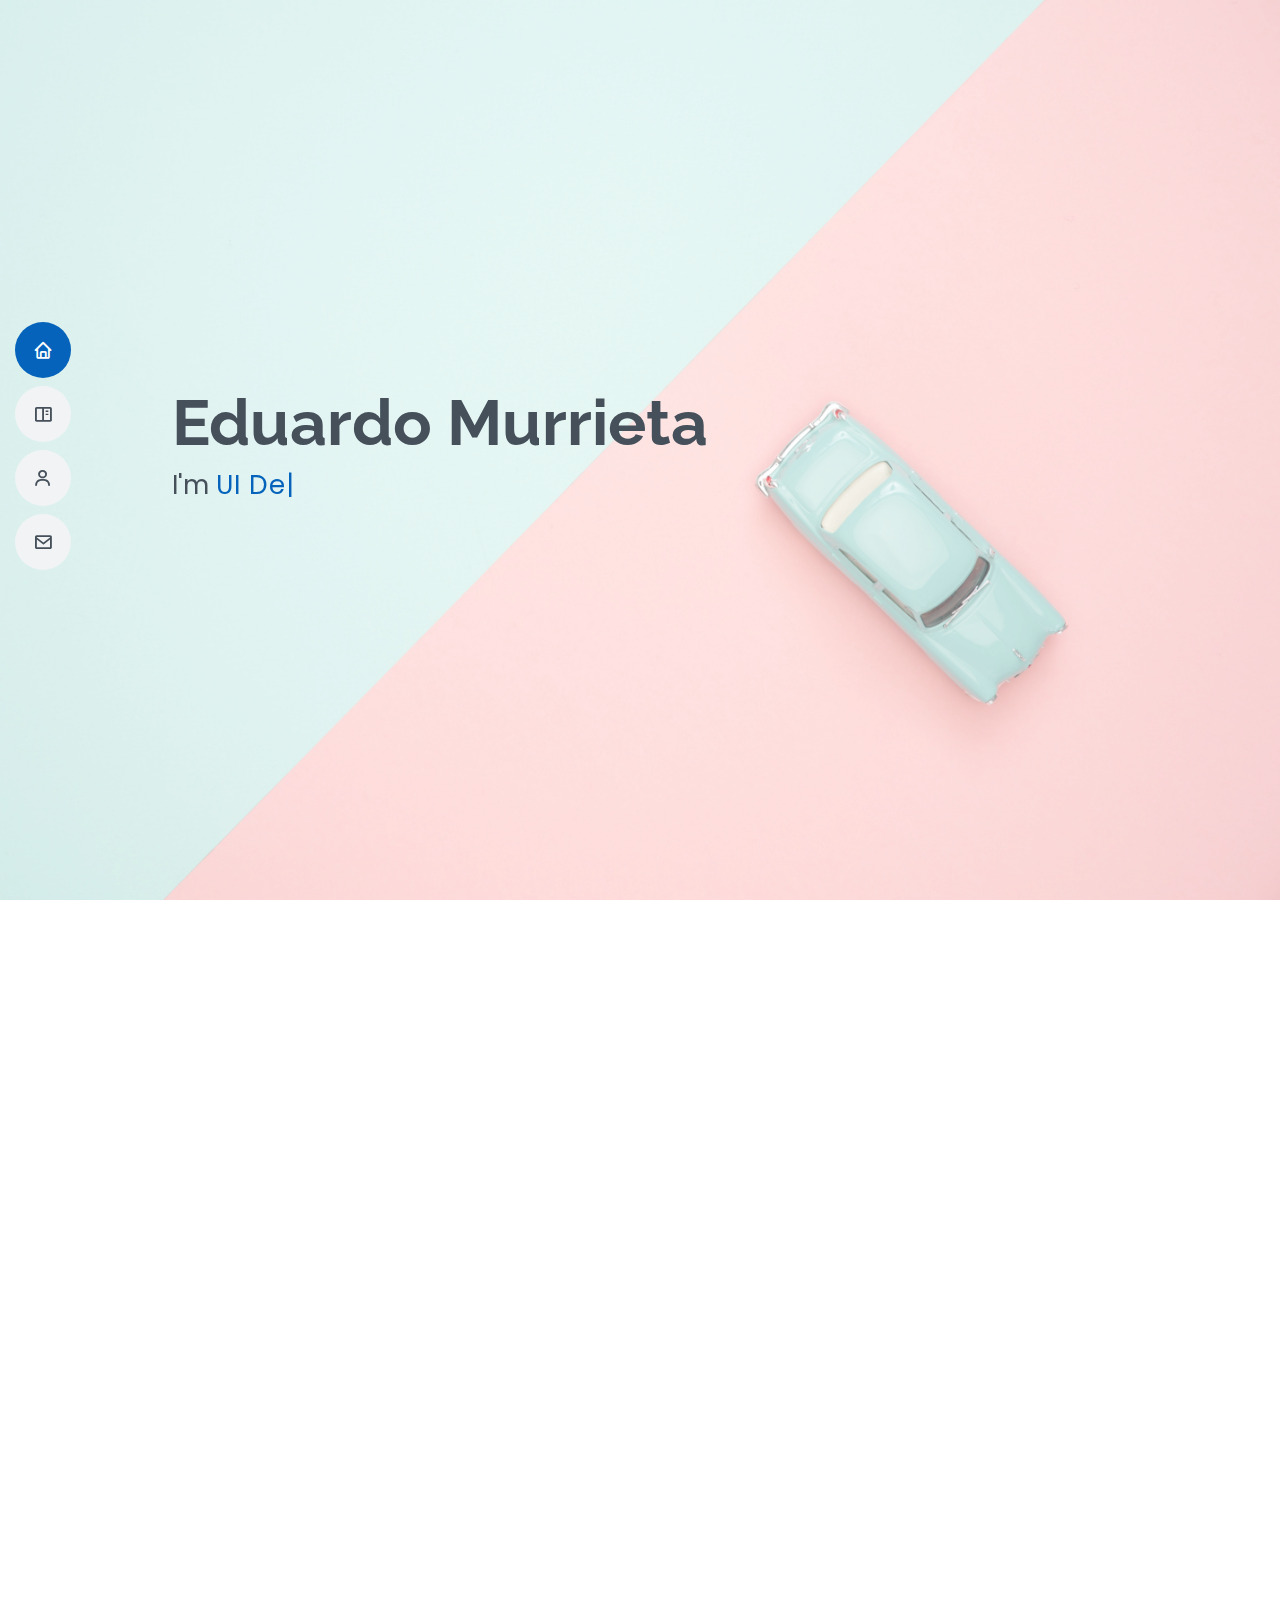
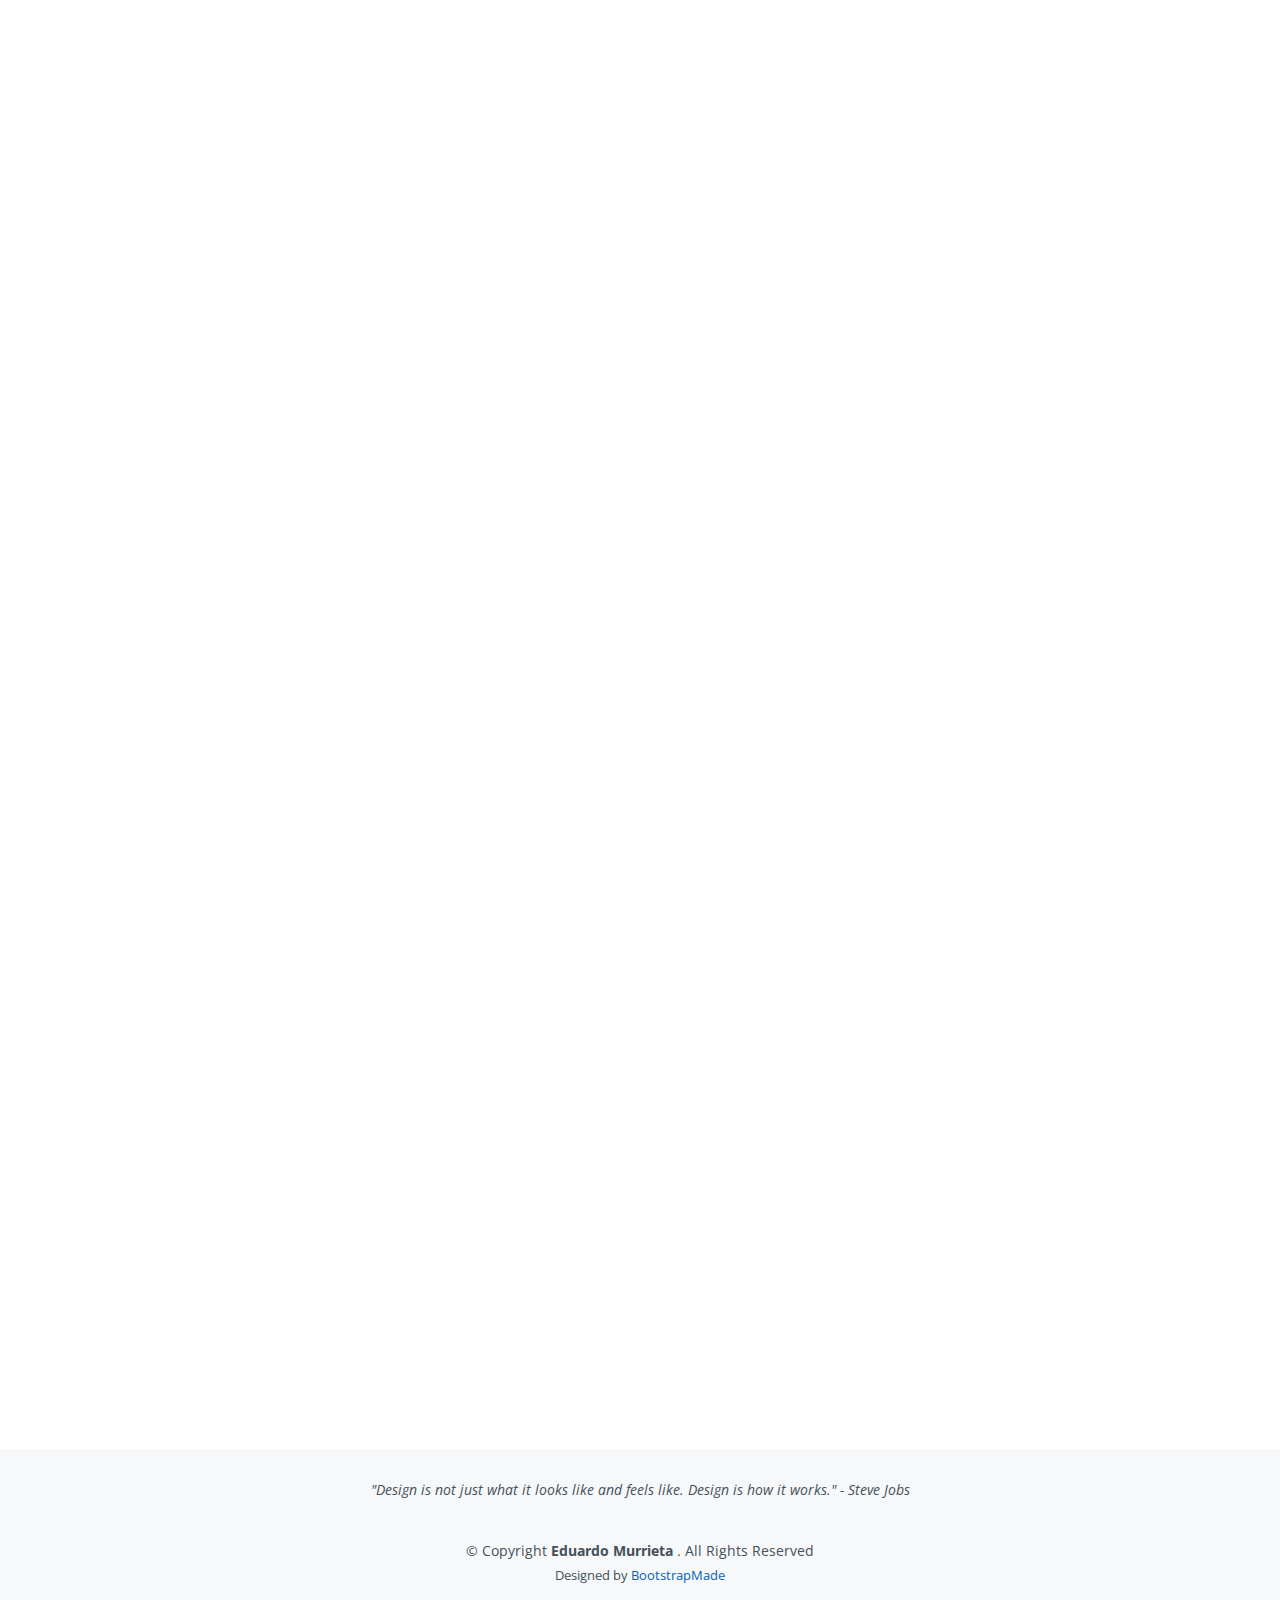
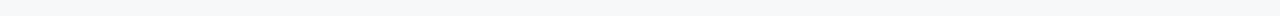
==== commit 0b97bfb0: "mods 2" ====
--- a/index.html
+++ b/index.html
@@ -141,7 +141,8 @@
 
         <div class="section-title">
           <h2>Portfolio</h2>
-          <p>Magnam dolores commodi suscipit. Necessitatibus eius consequatur ex aliquid fuga eum quidem. Sit sint consectetur velit. Quisquam quos quisquam cupiditate. Et nemo qui impedit suscipit alias ea. Quia fugiat sit in iste officiis commodi quidem hic quas.</p>
+          <p>Digital design driven by values, connection, and storytelling with special love in the areas of creative direction + motion
+          </p>
         </div>
 
         <div class="row">
@@ -159,34 +160,6 @@
 
           <div class="col-lg-4 col-md-6 portfolio-item filter-app">
             <div class="portfolio-wrap">
-              <img src="assets/img/portfolio/portfolio-1.jpg" class="img-fluid" alt="">
-              <div class="portfolio-info">
-                <h4>App 1</h4>
-                <p>App</p>
-                <div class="portfolio-links">
-                  <a href="assets/img/portfolio/portfolio-1.jpg" data-gallery="portfolioGallery" class="portfolio-lightbox" title="App 1"><i class="bx bx-plus"></i></a>
-                  <a href="portfolio-details.html" class="portfolio-details-lightbox" data-glightbox="type: external" title="Portfolio Details"><i class="bx bx-link"></i></a>
-                </div>
-              </div>
-            </div>
-          </div>
-
-          <div class="col-lg-4 col-md-6 portfolio-item filter-web">
-            <div class="portfolio-wrap">
-              <img src="assets/img/portfolio/portfolio-2.jpg" class="img-fluid" alt="">
-              <div class="portfolio-info">
-                <h4>Web 3</h4>
-                <p>Web</p>
-                <div class="portfolio-links">
-                  <a href="assets/img/portfolio/portfolio-2.jpg" data-gallery="portfolioGallery" class="portfolio-lightbox" title="Web 3"><i class="bx bx-plus"></i></a>
-                  <a href="portfolio-details.html" class="portfolio-details-lightbox" data-glightbox="type: external" title="Portfolio Details"><i class="bx bx-link"></i></a>
-                </div>
-              </div>
-            </div>
-          </div>
-
-          <div class="col-lg-4 col-md-6 portfolio-item filter-app">
-            <div class="portfolio-wrap">
               <img src="assets/img/portfolio/portfolio-3.jpg" class="img-fluid" alt="">
               <div class="portfolio-info">
                 <h4>App 2</h4>
@@ -235,34 +208,6 @@
                 <p>App</p>
                 <div class="portfolio-links">
                   <a href="assets/img/portfolio/portfolio-6.jpg" data-gallery="portfolioGallery" class="portfolio-lightbox" title="App 3"><i class="bx bx-plus"></i></a>
-                  <a href="portfolio-details.html" class="portfolio-details-lightbox" data-glightbox="type: external" title="Portfolio Details"><i class="bx bx-link"></i></a>
-                </div>
-              </div>
-            </div>
-          </div>
-
-          <div class="col-lg-4 col-md-6 portfolio-item filter-card">
-            <div class="portfolio-wrap">
-              <img src="assets/img/portfolio/portfolio-7.jpg" class="img-fluid" alt="">
-              <div class="portfolio-info">
-                <h4>Card 1</h4>
-                <p>Card</p>
-                <div class="portfolio-links">
-                  <a href="assets/img/portfolio/portfolio-7.jpg" data-gallery="portfolioGallery" class="portfolio-lightbox" title="Card 1"><i class="bx bx-plus"></i></a>
-                  <a href="portfolio-details.html" class="portfolio-details-lightbox" data-glightbox="type: external" title="Portfolio Details"><i class="bx bx-link"></i></a>
-                </div>
-              </div>
-            </div>
-          </div>
-
-          <div class="col-lg-4 col-md-6 portfolio-item filter-card">
-            <div class="portfolio-wrap">
-              <img src="assets/img/portfolio/portfolio-8.jpg" class="img-fluid" alt="">
-              <div class="portfolio-info">
-                <h4>Card 3</h4>
-                <p>Card</p>
-                <div class="portfolio-links">
-                  <a href="assets/img/portfolio/portfolio-8.jpg" data-gallery="portfolioGallery" class="portfolio-lightbox" title="Card 3"><i class="bx bx-plus"></i></a>
                   <a href="portfolio-details.html" class="portfolio-details-lightbox" data-glightbox="type: external" title="Portfolio Details"><i class="bx bx-link"></i></a>
                 </div>
               </div>
@@ -300,14 +245,21 @@
             <img src="assets/img/profile-img.jpg" class="img-fluid" alt="">
           </div>
           <div class="col-lg-8 pt-4 pt-lg-0 content">
-            <h3>Hello everybody !!</h3>
             <p class="fst-italic">
-              Lorem ipsum dolor sit amet, consectetur adipiscing elit, sed do eiusmod tempor incididunt ut labore et dolore
-              magna aliqua.
+              <br>
+              </br>
+            </p>
+            <h3>Hey there !!</h3>
+            <p class="fst-italic">
+              I'm Eduardo a budding designer and student based UVM ( Universidad del Valle de México) who embarked on this exciting journey in 2023. 
             </p>
             <p>
-              Officiis eligendi itaque labore et dolorum mollitia officiis optio vero. Quisquam sunt adipisci omnis et ut. Nulla accusantium dolor incidunt officia tempore. Et eius omnis.
-              Cupiditate ut dicta maxime officiis quidem quia. Sed et consectetur qui quia repellendus itaque neque. Aliquid amet quidem ut quaerat cupiditate. Ab et eum qui repellendus omnis culpa magni laudantium dolores.
+              <br>
+              </br>
+              Passionate about the intersection of creativity and technology, I've been immersing myself in the world of design to bring fresh perspectives and innovative solutions to the table.
+            </p>
+            <p>
+              In my design endeavors, I focus on Graphic Design, UX/UI. Drawing inspiration from my experiences and surroundings, I'm dedicated to crafting designs that not only look good but also serve a purpose.
             </p>
           </div>
         </div>
@@ -339,7 +291,7 @@
               <div class="email">
                 <i class="bi bi-envelope"></i>
                 <h4>Email:</h4>
-                <p>info@example.com</p>
+                <p>eduar_domurriville@icloud.com</p>
               </div>
 
               <!--
--- a/assets/css/style.css
+++ b/assets/css/style.css
@@ -287,7 +287,7 @@
 
 #hero:before {
   content: "";
-  background: rgba(255, 255, 255, 0.8);
+  background: rgba(255, 255, 255, 0.4);
   position: absolute;
   bottom: 0;
   top: 0;
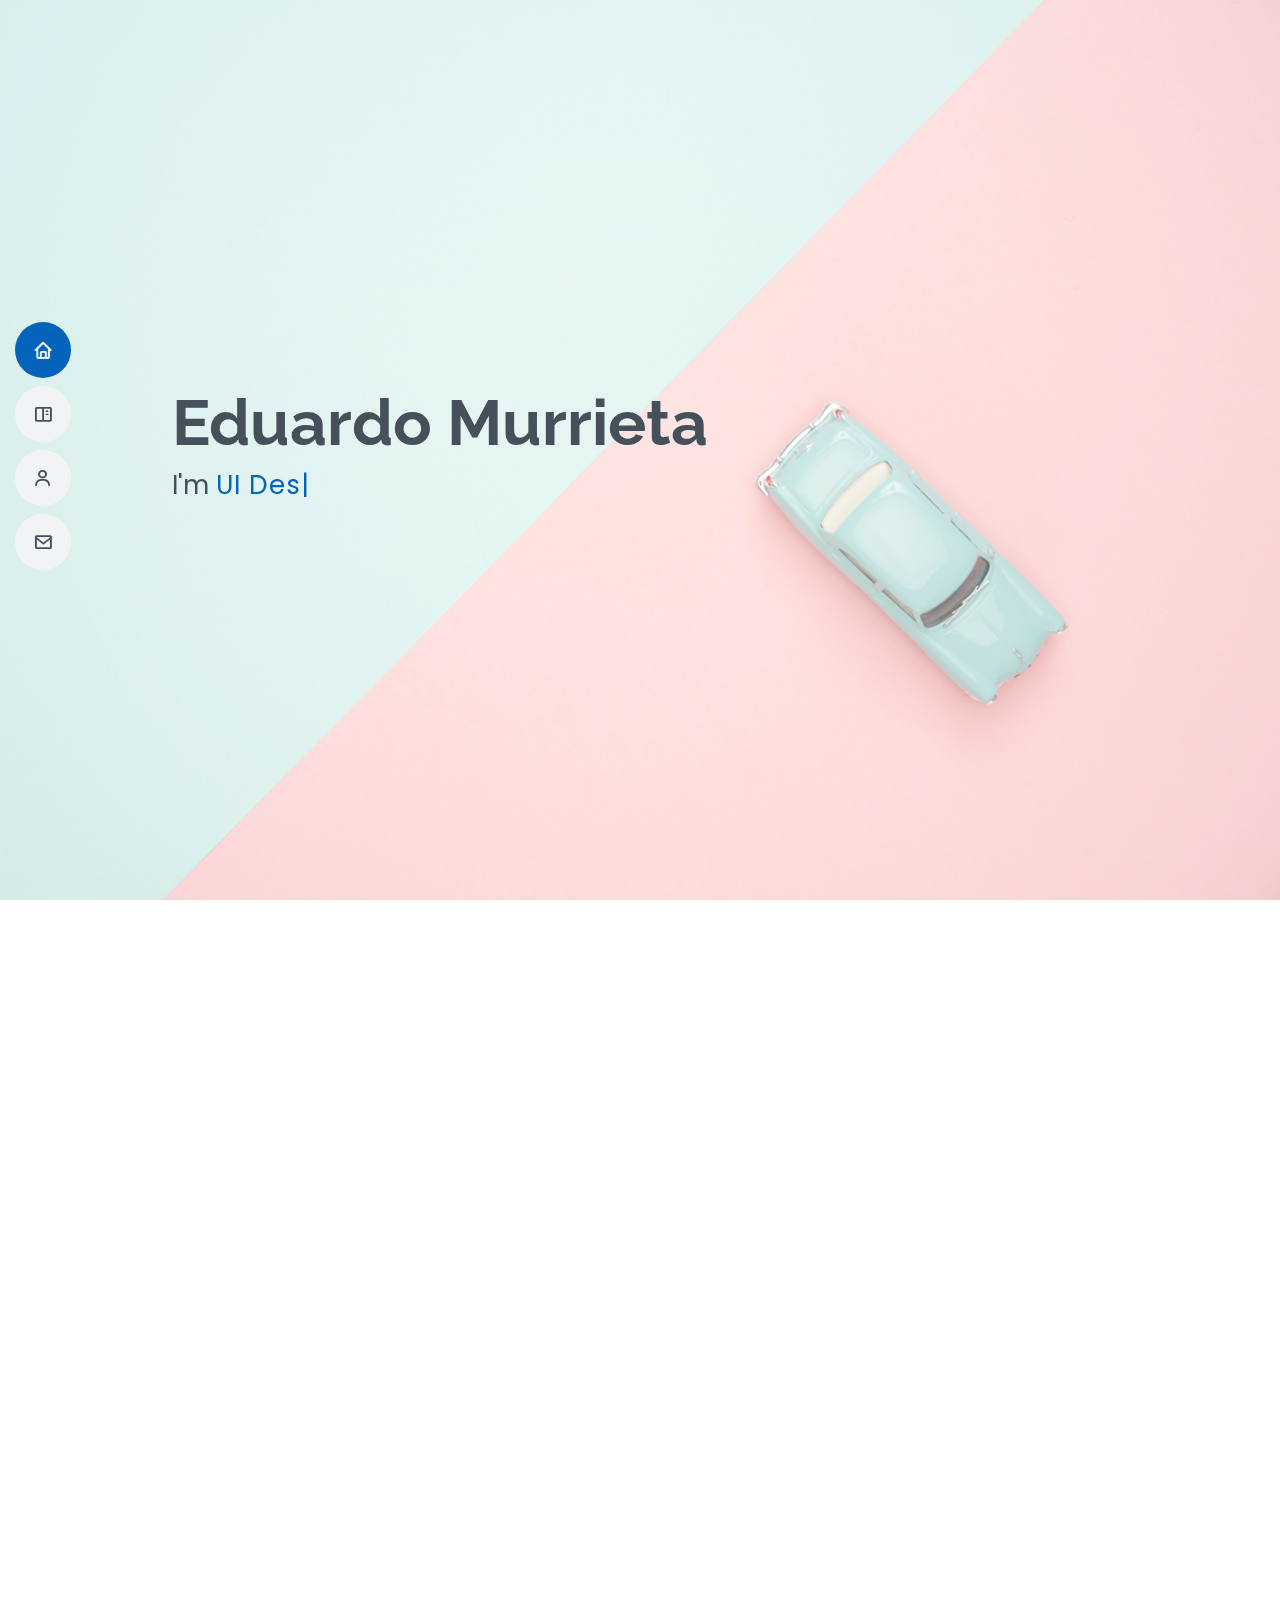
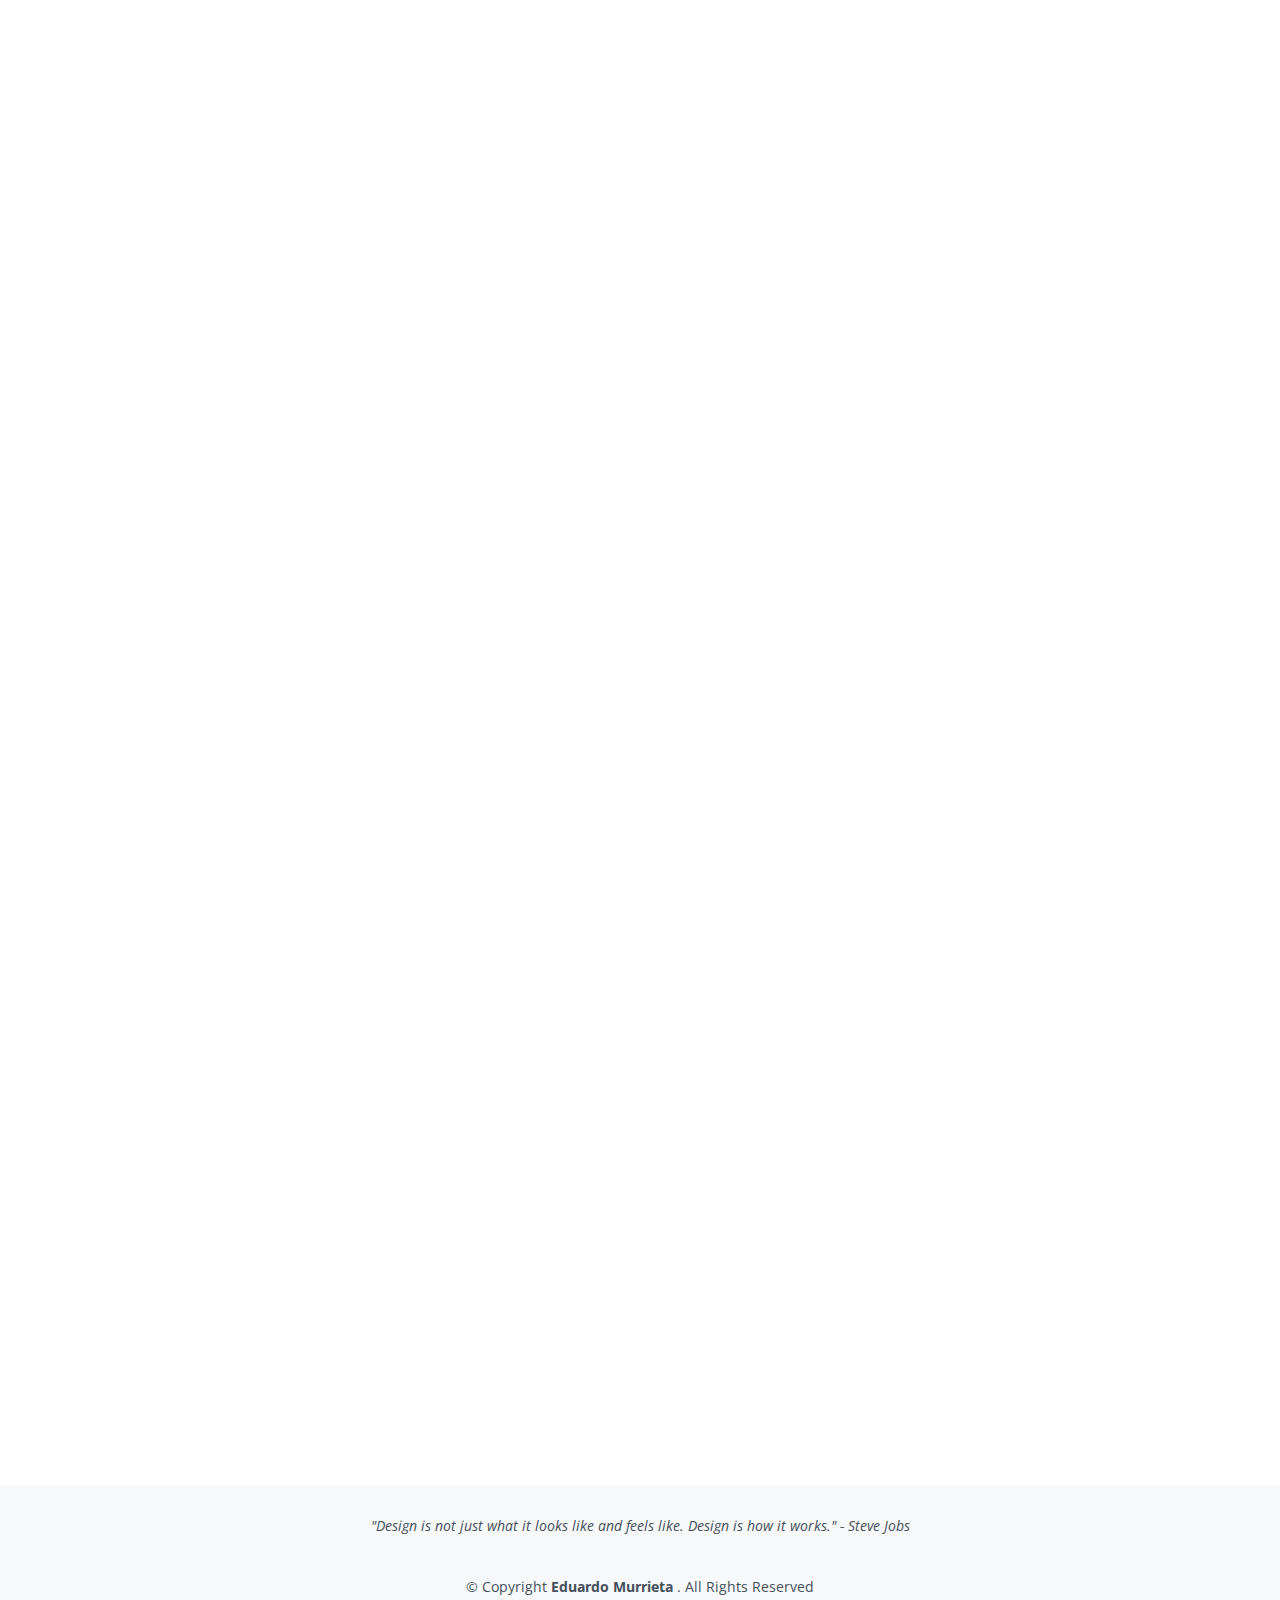
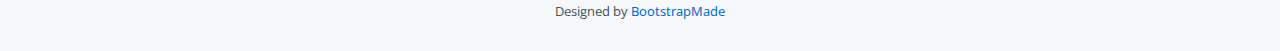
==== commit 5dbe6035: "update" ====
--- a/index.html
+++ b/index.html
@@ -160,13 +160,11 @@
 
           <div class="col-lg-4 col-md-6 portfolio-item filter-app">
             <div class="portfolio-wrap">
-              <img src="assets/img/portfolio/portfolio-3.jpg" class="img-fluid" alt="">
+              <img src="assets/img/portfolio/Mockup_Cafe/mockup_3.png" class="img-fluid" alt="">
               <div class="portfolio-info">
-                <h4>App 2</h4>
-                <p>App</p>
+                <h4>Café</h4>
                 <div class="portfolio-links">
-                  <a href="assets/img/portfolio/portfolio-3.jpg" data-gallery="portfolioGallery" class="portfolio-lightbox" title="App 2"><i class="bx bx-plus"></i></a>
-                  <a href="portfolio-details.html" class="portfolio-details-lightbox" data-glightbox="type: external" title="Portfolio Details"><i class="bx bx-link"></i></a>
+                  <a href="project_1.html" class="portfolio-details-lightbox" data-glightbox="type: external" title="Portfolio Details"><i class="bx bx-link"></i></a>
                 </div>
               </div>
             </div>
@@ -177,9 +175,7 @@
               <img src="assets/img/portfolio/portfolio-4.jpg" class="img-fluid" alt="">
               <div class="portfolio-info">
                 <h4>Card 2</h4>
-                <p>Card</p>
                 <div class="portfolio-links">
-                  <a href="assets/img/portfolio/portfolio-4.jpg" data-gallery="portfolioGallery" class="portfolio-lightbox" title="Card 2"><i class="bx bx-plus"></i></a>
                   <a href="portfolio-details.html" class="portfolio-details-lightbox" data-glightbox="type: external" title="Portfolio Details"><i class="bx bx-link"></i></a>
                 </div>
               </div>
@@ -191,9 +187,7 @@
               <img src="assets/img/portfolio/portfolio-5.jpg" class="img-fluid" alt="">
               <div class="portfolio-info">
                 <h4>Web 2</h4>
-                <p>Web</p>
                 <div class="portfolio-links">
-                  <a href="assets/img/portfolio/portfolio-5.jpg" data-gallery="portfolioGallery" class="portfolio-lightbox" title="Web 2"><i class="bx bx-plus"></i></a>
                   <a href="portfolio-details.html" class="portfolio-details-lightbox" data-glightbox="type: external" title="Portfolio Details"><i class="bx bx-link"></i></a>
                 </div>
               </div>
@@ -205,28 +199,13 @@
               <img src="assets/img/portfolio/portfolio-6.jpg" class="img-fluid" alt="">
               <div class="portfolio-info">
                 <h4>App 3</h4>
-                <p>App</p>
                 <div class="portfolio-links">
-                  <a href="assets/img/portfolio/portfolio-6.jpg" data-gallery="portfolioGallery" class="portfolio-lightbox" title="App 3"><i class="bx bx-plus"></i></a>
                   <a href="portfolio-details.html" class="portfolio-details-lightbox" data-glightbox="type: external" title="Portfolio Details"><i class="bx bx-link"></i></a>
                 </div>
               </div>
             </div>
           </div>
 
-          <div class="col-lg-4 col-md-6 portfolio-item filter-web">
-            <div class="portfolio-wrap">
-              <img src="assets/img/portfolio/portfolio-9.jpg" class="img-fluid" alt="">
-              <div class="portfolio-info">
-                <h4>Web 3</h4>
-                <p>Web</p>
-                <div class="portfolio-links">
-                  <a href="assets/img/portfolio/portfolio-9.jpg" data-gallery="portfolioGallery" class="portfolio-lightbox" title="Web 3"><i class="bx bx-plus"></i></a>
-                  <a href="portfolio-details.html" class="portfolio-details-lightbox" data-glightbox="type: external" title="Portfolio Details"><i class="bx bx-link"></i></a>
-                </div>
-              </div>
-            </div>
-          </div>
 
         </div>
 
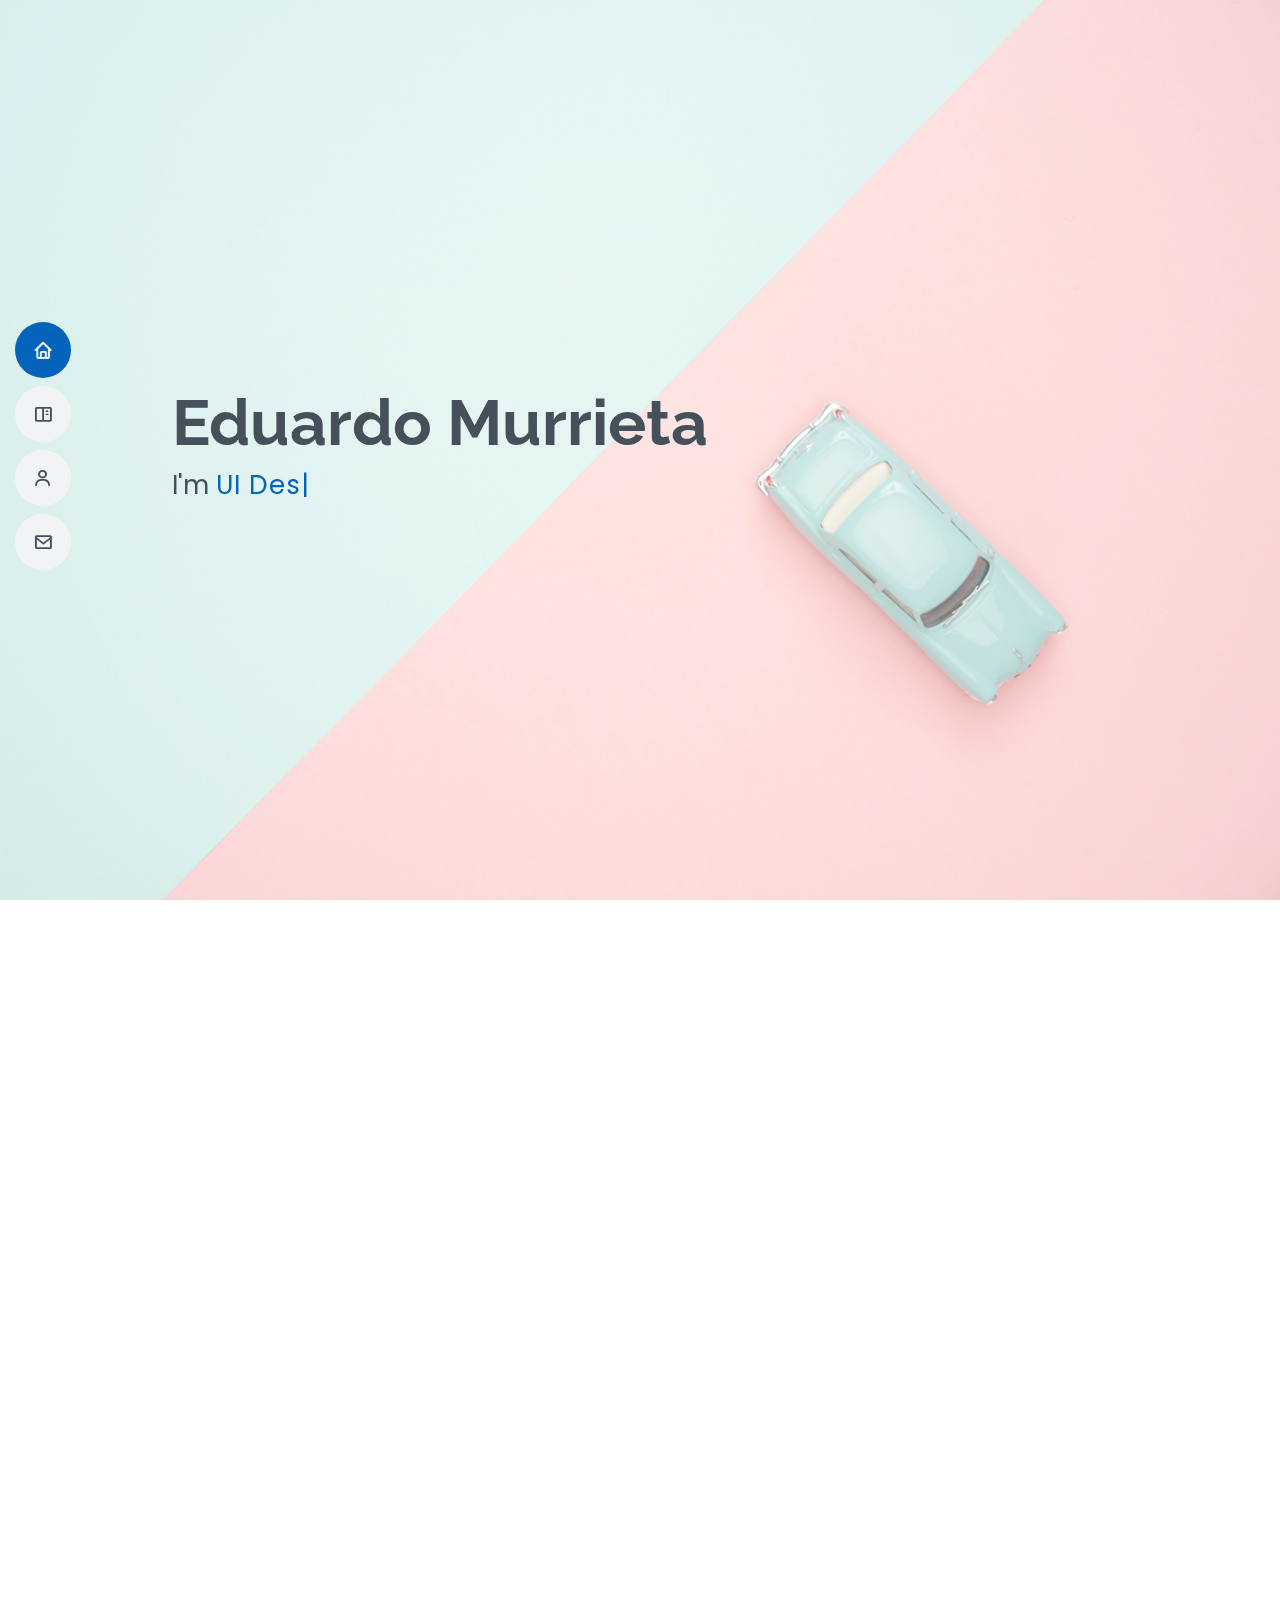
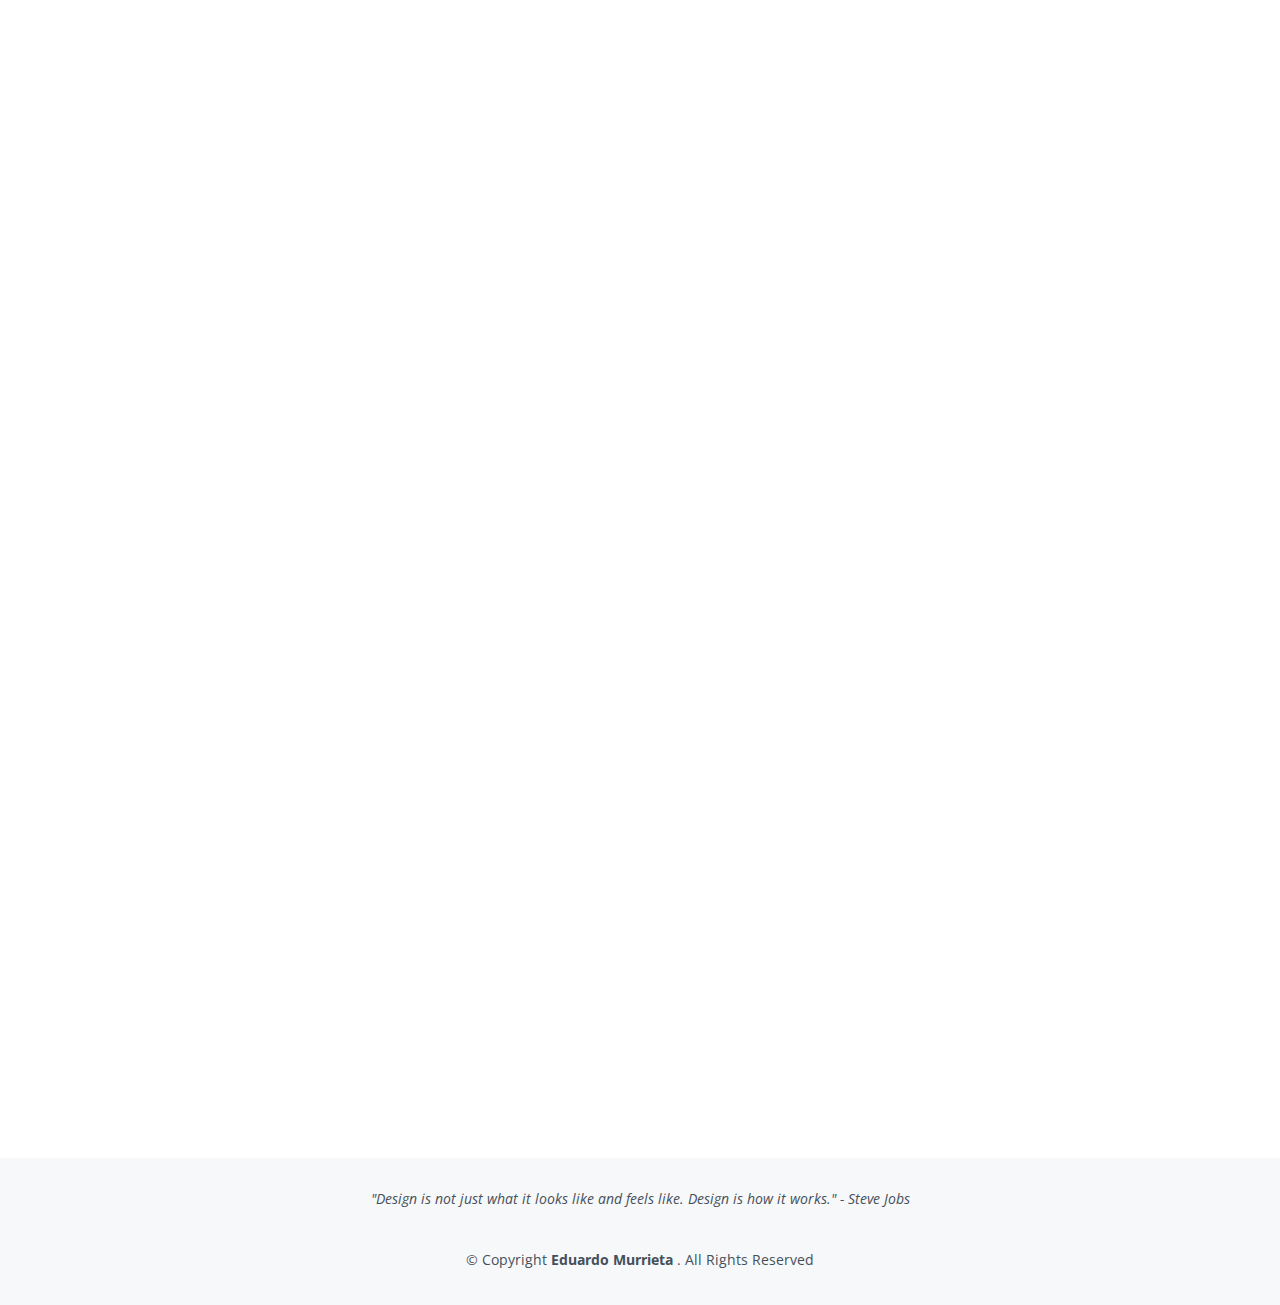
==== commit 0aa1fcde: "update , last version" ====
--- a/index.html
+++ b/index.html
@@ -145,24 +145,13 @@
           </p>
         </div>
 
-        <div class="row">
-          <div class="col-lg-12 d-flex justify-content-center" data-aos="fade-up" data-aos-delay="100">
-            <ul id="portfolio-flters">
-              <li data-filter="*" class="filter-active">All</li>
-              <li data-filter=".filter-app">App</li>
-              <li data-filter=".filter-card">Card</li>
-              <li data-filter=".filter-web">Web</li>
-            </ul>
-          </div>
-        </div>
-
         <div class="row portfolio-container" data-aos="fade-up" data-aos-delay="200">
 
           <div class="col-lg-4 col-md-6 portfolio-item filter-app">
             <div class="portfolio-wrap">
-              <img src="assets/img/portfolio/Mockup_Cafe/mockup_3.png" class="img-fluid" alt="">
-              <div class="portfolio-info">
-                <h4>Café</h4>
+              <img src="assets/img/portfolio/Mockup_Cafe/1.png" class="img-fluid" alt="">
+              <div class="portfolio-info">
+                <h4>Nescafé Black</h4>
                 <div class="portfolio-links">
                   <a href="project_1.html" class="portfolio-details-lightbox" data-glightbox="type: external" title="Portfolio Details"><i class="bx bx-link"></i></a>
                 </div>
@@ -170,37 +159,61 @@
             </div>
           </div>
 
-          <div class="col-lg-4 col-md-6 portfolio-item filter-card">
-            <div class="portfolio-wrap">
-              <img src="assets/img/portfolio/portfolio-4.jpg" class="img-fluid" alt="">
-              <div class="portfolio-info">
-                <h4>Card 2</h4>
-                <div class="portfolio-links">
-                  <a href="portfolio-details.html" class="portfolio-details-lightbox" data-glightbox="type: external" title="Portfolio Details"><i class="bx bx-link"></i></a>
-                </div>
-              </div>
-            </div>
-          </div>
-
-          <div class="col-lg-4 col-md-6 portfolio-item filter-web">
-            <div class="portfolio-wrap">
-              <img src="assets/img/portfolio/portfolio-5.jpg" class="img-fluid" alt="">
-              <div class="portfolio-info">
-                <h4>Web 2</h4>
-                <div class="portfolio-links">
-                  <a href="portfolio-details.html" class="portfolio-details-lightbox" data-glightbox="type: external" title="Portfolio Details"><i class="bx bx-link"></i></a>
-                </div>
-              </div>
-            </div>
-          </div>
-
-          <div class="col-lg-4 col-md-6 portfolio-item filter-app">
-            <div class="portfolio-wrap">
-              <img src="assets/img/portfolio/portfolio-6.jpg" class="img-fluid" alt="">
-              <div class="portfolio-info">
-                <h4>App 3</h4>
-                <div class="portfolio-links">
-                  <a href="portfolio-details.html" class="portfolio-details-lightbox" data-glightbox="type: external" title="Portfolio Details"><i class="bx bx-link"></i></a>
+          <div class="col-lg-4 col-md-6 portfolio-item filter-app">
+            <div class="portfolio-wrap">
+              <img src="assets/img/portfolio/duolinguo/1.png" class="img-fluid" alt="">
+              <div class="portfolio-info">
+                <h4>Duolinguo</h4>
+                <div class="portfolio-links">
+                  <a href="project_duo.html" class="portfolio-details-lightbox" data-glightbox="type: external" title="Portfolio Details"><i class="bx bx-link"></i></a>
+                </div>
+              </div>
+            </div>
+          </div>
+
+          <div class="col-lg-4 col-md-6 portfolio-item filter-app">
+            <div class="portfolio-wrap">
+              <img src="assets/img/portfolio/Editorial/edit_1.png" class="img-fluid" alt="">
+              <div class="portfolio-info">
+                <h4>Revista de la imaginación</h4>
+                <div class="portfolio-links">
+                  <a href="project_2.html" class="portfolio-details-lightbox" data-glightbox="type: external" title="Portfolio Details"><i class="bx bx-link"></i></a>
+                </div>
+              </div>
+            </div>
+          </div>
+
+          <div class="col-lg-4 col-md-6 portfolio-item filter-app">
+            <div class="portfolio-wrap">
+              <img src="assets/img/portfolio/dahsboard_pbi/1.png" class="img-fluid" alt="">
+              <div class="portfolio-info">
+                <h4>Sky Dashboard</h4>                
+                <div class="portfolio-links">
+                  <a href="project_4.html" class="portfolio-details-lightbox" data-glightbox="type: external" title="Portfolio Details"><i class="bx bx-link"></i></a>
+                </div>
+              </div>
+            </div>
+          </div>
+
+          <div class="col-lg-4 col-md-6 portfolio-item filter-app">
+            <div class="portfolio-wrap">
+              <img src="assets/img/portfolio/color_pallete/3.png" class="img-fluid" alt="">
+              <div class="portfolio-info">
+                <h4>Paletas de Colores</h4>
+                <div class="portfolio-links">
+                  <a href="project_3.html" class="portfolio-details-lightbox" data-glightbox="type: external" title="Portfolio Details"><i class="bx bx-link"></i></a>
+                </div>
+              </div>
+            </div>
+          </div>
+
+          <div class="col-lg-4 col-md-6 portfolio-item filter-app">
+            <div class="portfolio-wrap">
+              <img src="assets/img/portfolio/3d_design/1.png" class="img-fluid" alt="">
+              <div class="portfolio-info">
+                <h4>3D Renders</h4>
+                <div class="portfolio-links">
+                  <a href="project_5.html" class="portfolio-details-lightbox" data-glightbox="type: external" title="Portfolio Details"><i class="bx bx-link"></i></a>
                 </div>
               </div>
             </div>
@@ -217,11 +230,9 @@
     <section id="about" class="about">
       <div class="container" data-aos="fade-up">
 
-   
-
         <div class="row">
           <div class="col-lg-4">
-            <img src="assets/img/profile-img.jpg" class="img-fluid" alt="">
+            <img src="assets/img/me.jpeg" class="img-fluid" alt="">
           </div>
           <div class="col-lg-8 pt-4 pt-lg-0 content">
             <p class="fst-italic">
@@ -334,10 +345,10 @@
       <div class="copyright">
         &copy; Copyright <strong><span>Eduardo Murrieta </span></strong>. All Rights Reserved
       </div>
-      <!-- -->
+      <!-- 
       <div class="credits">
         Designed by <a href="https://bootstrapmade.com/">BootstrapMade</a>
-      </div>
+      </div>-->
     </div>
   </footer><!-- End Footer -->
 
